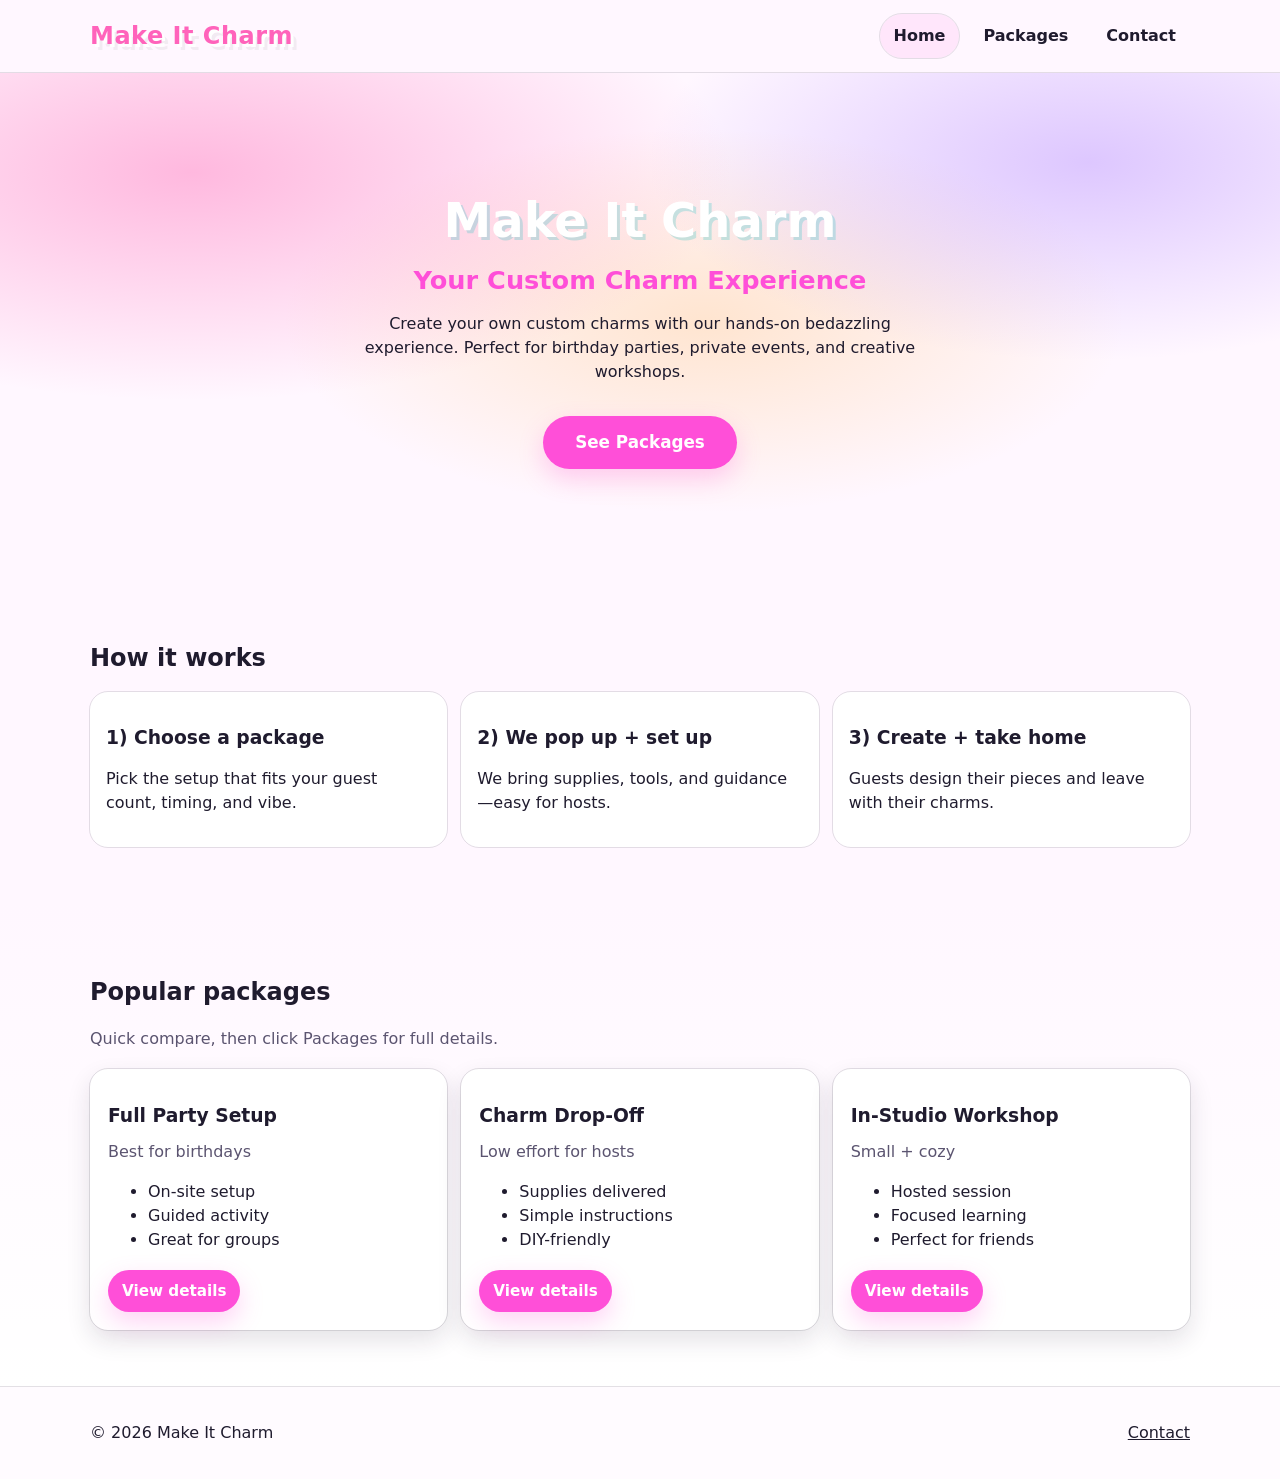
==== index.html @ b8199916 "Assignment 02 initial commit" ====
<!doctype html>
<html lang="en">
<head>
  <meta charset="utf-8" />
  <meta name="viewport" content="width=device-width, initial-scale=1" />
  <title>Make It Charm | Pop-up Charm Experience</title>
  <link rel="stylesheet" href="styles.css" />
</head>

<body>
  <header class="site-header">
    <div class="container header-inner">
      <a class="logo" href="index.html">Make It Charm</a>

      <nav class="site-nav" aria-label="Primary navigation">
        <ul class="nav-list">
          <li><a class="nav-link" href="index.html" aria-current="page">Home</a></li>
          <li><a class="nav-link" href="packages.html">Packages</a></li>
          <li><a class="nav-link" href="contact.html">Contact</a></li>
        </ul>
      </nav>
    </div>
  </header>

  <main>
    <section class="hero hero-centered">
        <div class="container hero-content">

            <h1 class="hero-title">Make It Charm</h1>

            <h2 class="hero-subtitle">
            Your Custom Charm Experience
            </h2>

            <p class="hero-description">
            Create your own custom charms with our hands-on bedazzling experience.
            Perfect for birthday parties, private events, and creative workshops.
            </p>

            <a class="btn hero-cta" href="packages.html">
            See Packages
            </a>

        </div>
    </section>


    <section class="section">
      <div class="container">
        <h2>How it works</h2>

        <!-- AI-assisted: Used ChatGPT to help with this semantic “steps” structure -->
        <div class="steps">
          <article class="step-card">
            <h3>1) Choose a package</h3>
            <p>Pick the setup that fits your guest count, timing, and vibe.</p>
          </article>

          <article class="step-card">
            <h3>2) We pop up + set up</h3>
            <p>We bring supplies, tools, and guidance—easy for hosts.</p>
          </article>

          <article class="step-card">
            <h3>3) Create + take home</h3>
            <p>Guests design their pieces and leave with their charms.</p>
          </article>
        </div>
      </div>
    </section>

    <section class="section section-alt">
      <div class="container">
        <h2>Popular packages</h2>
        <p class="subtext">Quick compare, then click Packages for full details.</p>

        <div class="card-row">
          <article class="price-card">
            <h3>Full Party Setup</h3>
            <p class="price-note">Best for birthdays</p>
            <ul class="list">
              <li>On-site setup</li>
              <li>Guided activity</li>
              <li>Great for groups</li>
            </ul>
            <a class="btn btn-small" href="packages.html">View details</a>
          </article>

          <article class="price-card">
            <h3>Charm Drop-Off</h3>
            <p class="price-note">Low effort for hosts</p>
            <ul class="list">
              <li>Supplies delivered</li>
              <li>Simple instructions</li>
              <li>DIY-friendly</li>
            </ul>
            <a class="btn btn-small" href="packages.html">View details</a>
          </article>

          <article class="price-card">
            <h3>In-Studio Workshop</h3>
            <p class="price-note">Small + cozy</p>
            <ul class="list">
              <li>Hosted session</li>
              <li>Focused learning</li>
              <li>Perfect for friends</li>
            </ul>
            <a class="btn btn-small" href="packages.html">View details</a>
          </article>
        </div>
      </div>
    </section>
  </main>

  <footer class="site-footer">
    <div class="container footer-inner">
      <p>© <span id="year"></span> Make It Charm</p>
      <p><a class="footer-link" href="contact.html">Contact</a></p>
    </div>
  </footer>

  <script>
    document.getElementById("year").textContent = new Date().getFullYear();
  </script>
</body>
</html>
---- styles.css ----
/* Box model requirement */
*,
*::before,
*::after {
  box-sizing: border-box;
}

:root {
  --bg: #fff7ff;
  --ink: #1f1b2e;
  --muted: #5b5470;

  --pink: #ff4fd8;
  --teal: #00bebe;
  --yellow: #ffd25a;

  --soft: #ffe3fb;
  --card: #ffffff;
  --border: rgba(31, 27, 46, 0.12);

  --radius: 18px;
  --shadow: 0 10px 25px rgba(31, 27, 46, 0.12);
}

body {
  margin: 0;
  font-family: system-ui, -apple-system, Segoe UI, Roboto, Arial, sans-serif;
  color: var(--ink);
  background: var(--bg);
  line-height: 1.5;
}

.container {
  width: min(1100px, 92%);
  margin: 0 auto;
}

.page-bg{
  background:
    radial-gradient(900px 380px at 15% 20%, rgba(255, 133, 196, 0.35), transparent 60%),
    radial-gradient(800px 360px at 85% 18%, rgba(180, 140, 255, 0.28), transparent 55%),
    radial-gradient(700px 320px at 55% 50%, rgba(255, 195, 120, 0.22), transparent 60%);
}

.site-header {
  position: sticky;
  top: 0;
  background: rgba(255, 247, 255, 0.86);
  backdrop-filter: blur(10px);
  border-bottom: 1px solid var(--border);
  z-index: 20;
}

.header-inner {
  display: flex;
  align-items: center;
  justify-content: space-between;
  gap: 16px;
  padding: 14px 0;
}

.logo{
  font-size: 1.5rem;
  font-weight: 900;
  text-decoration: none;
  color: rgb(255, 99, 187);
  letter-spacing: 0.5px;

  text-shadow:
    3px 3px 0 #ffffff,
    6px 6px 0 rgba(0,0,0,0.05);
}



.nav-list {
  display: flex;
  gap: 10px;
  list-style: none;
  padding: 0;
  margin: 0;
}

.nav-link {
  display: inline-block;
  padding: 10px 14px;
  border-radius: 999px;
  text-decoration: none;
  color: var(--ink);
  font-weight: 600;
}

.nav-link:hover,
.nav-link[aria-current="page"] {
  background: rgba(255, 227, 251, 0.8);
  outline: 1px solid var(--border);
}

.section {
  padding: 56px 0;
}

.section-alt {
  background: linear-gradient(180deg, rgba(255, 247, 255, 0.2), #ffffff);
}

h1, h2, h3 {
  line-height: 1.15;
}

.subtext {
  color: var(--muted);
  max-width: 65ch;
}

.hero {
  padding: 64px 0;
  background:
    radial-gradient(900px 380px at 15% 20%, rgba(255, 133, 196, 0.55), transparent 60%),
    radial-gradient(800px 360px at 85% 18%, rgba(180, 140, 255, 0.45), transparent 55%),
    radial-gradient(700px 320px at 55% 50%, rgba(255, 195, 120, 0.35), transparent 60%),
    #fff7ff;
}


.hero h1 {
  text-shadow: 3px 3px 0 rgba(0, 190, 190, 0.22);
}

.btn {
  display: inline-block;
  padding: 12px 16px;
  border-radius: 999px;
  background: var(--pink);
  color: white;
  text-decoration: none;
  font-weight: 800;
  border: 0;
  cursor: pointer;
  box-shadow: 0 10px 25px rgba(255, 79, 216, 0.25);
}

.btn:hover {
  box-shadow: 0 12px 28px rgba(255, 79, 216, 0.35);
  filter: brightness(0.98);
}


.btn-small {
  padding: 10px 14px;
  font-size: 0.95rem;
}

.hero-centered {
  text-align: center;
  padding: 120px 0 100px;
}

.hero-content {
  max-width: 720px;
  margin: 0 auto;
}

.hero-title {
  font-size: 3rem;
  font-weight: 900;
  margin: 0;
  color: white;
  text-shadow:
    3px 3px 0 rgba(0, 190, 190, 0.35);
}

.hero-subtitle {
  font-size: 1.6rem;
  font-weight: 800;
  margin: 18px 0 16px;
  color: #ff4fd8;
}

.hero-description {
  font-size: 1rem;
  max-width: 600px;
  margin: 0 auto 32px;
  color: #1f1b2e;
}

.hero-cta {
  padding: 14px 32px;
  font-size: 1.05rem;
}


.steps {
  display: flex;
  gap: 14px;
  flex-wrap: wrap;
  margin-top: 18px;
}

.step-card {
  flex: 1 1 240px;
  background: var(--card);
  border-radius: var(--radius);
  padding: 16px;
  outline: 1px solid var(--border);
}

.card-row {
  display: flex;
  gap: 14px;
  flex-wrap: wrap;
  margin-top: 18px;
}

.price-card {
  flex: 1 1 260px;
  background: var(--card);
  border-radius: var(--radius);
  padding: 18px;
  outline: 1px solid var(--border);
  box-shadow: var(--shadow);
}

.price-note {
  color: var(--muted);
  margin-top: -6px;
}

.list{
  margin: 10px 0 18px;
}

.package-grid {
  display: grid;
  grid-template-columns: repeat(2, minmax(0, 1fr));
  gap: 14px;
  margin-top: 18px;
}

.package-card {
  background: var(--card);
  border-radius: var(--radius);
  padding: 18px;
  outline: 1px solid var(--border);
  box-shadow: var(--shadow);
}

.package-tag {
  color: var(--teal);
  font-weight: 800;
  margin-top: -8px;
}

.faq {
  display: grid;
  grid-template-columns: repeat(2, minmax(0, 1fr));
  gap: 14px;
  margin-top: 14px;
}

.faq-item {
  background: var(--card);
  border-radius: var(--radius);
  padding: 16px;
  outline: 1px solid var(--border);
}

.form-card {
  background: var(--card);
  border-radius: var(--radius);
  padding: 18px;
  outline: 1px solid var(--border);
  box-shadow: var(--shadow);
  max-width: 820px;
}

.form-grid {
  display: grid;
  grid-template-columns: repeat(2, minmax(0, 1fr));
  gap: 12px;
  margin-bottom: 14px;
}

.field {
  display: flex;
  flex-direction: column;
  gap: 6px;
}

.field-full {
  grid-column: 1 / -1;
}

input, select, textarea {
  padding: 12px 12px;
  border-radius: 12px;
  border: 1px solid var(--border);
  font: inherit;
  background: rgba(255,255,255,0.85);
}

input:focus, select:focus, textarea:focus {
  outline: 3px solid rgba(0, 190, 190, 0.20);
  border-color: rgba(0, 190, 190, 0.55);
}

.site-footer {
  border-top: 1px solid var(--border);
  padding: 18px 0;
  background: rgba(255, 255, 255, 0.6);
}

.footer-inner {
  display: flex;
  justify-content: space-between;
  align-items: center;
  gap: 12px;
}

.footer-link {
  color: var(--ink);
}
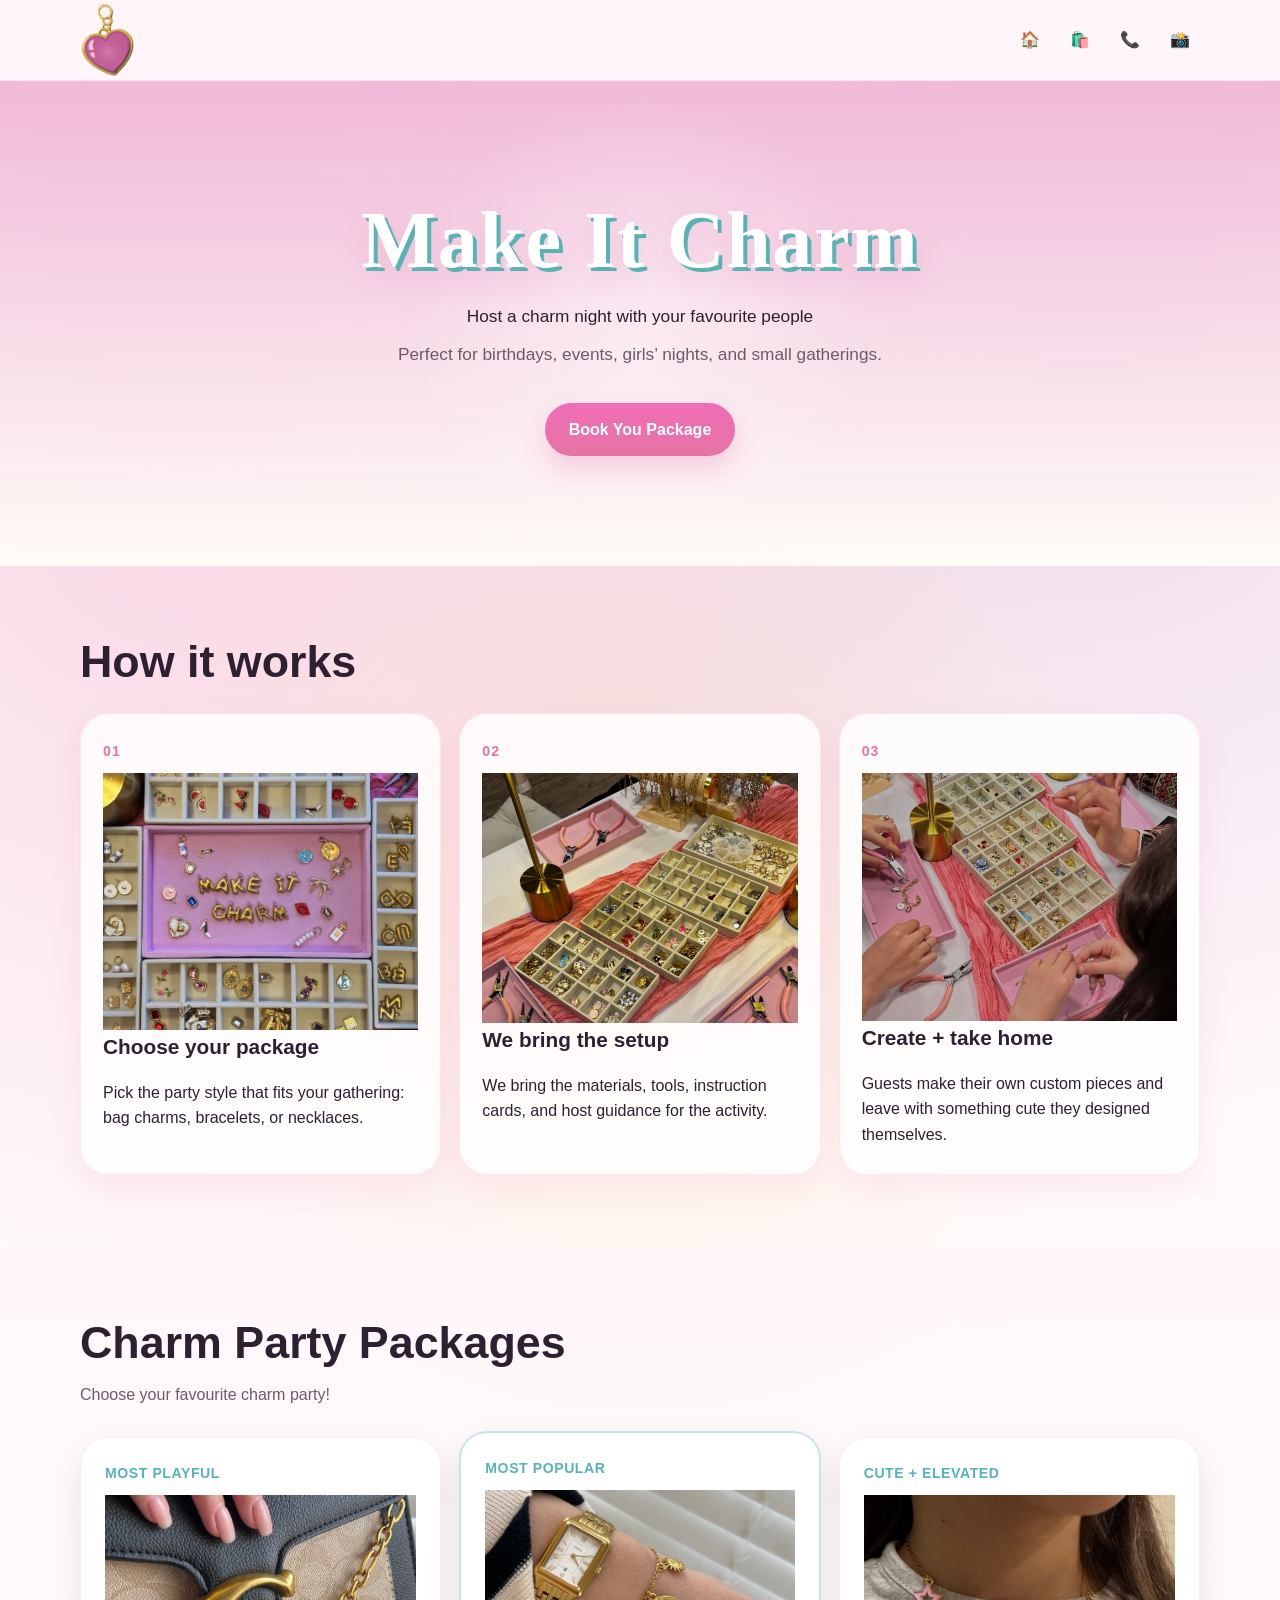
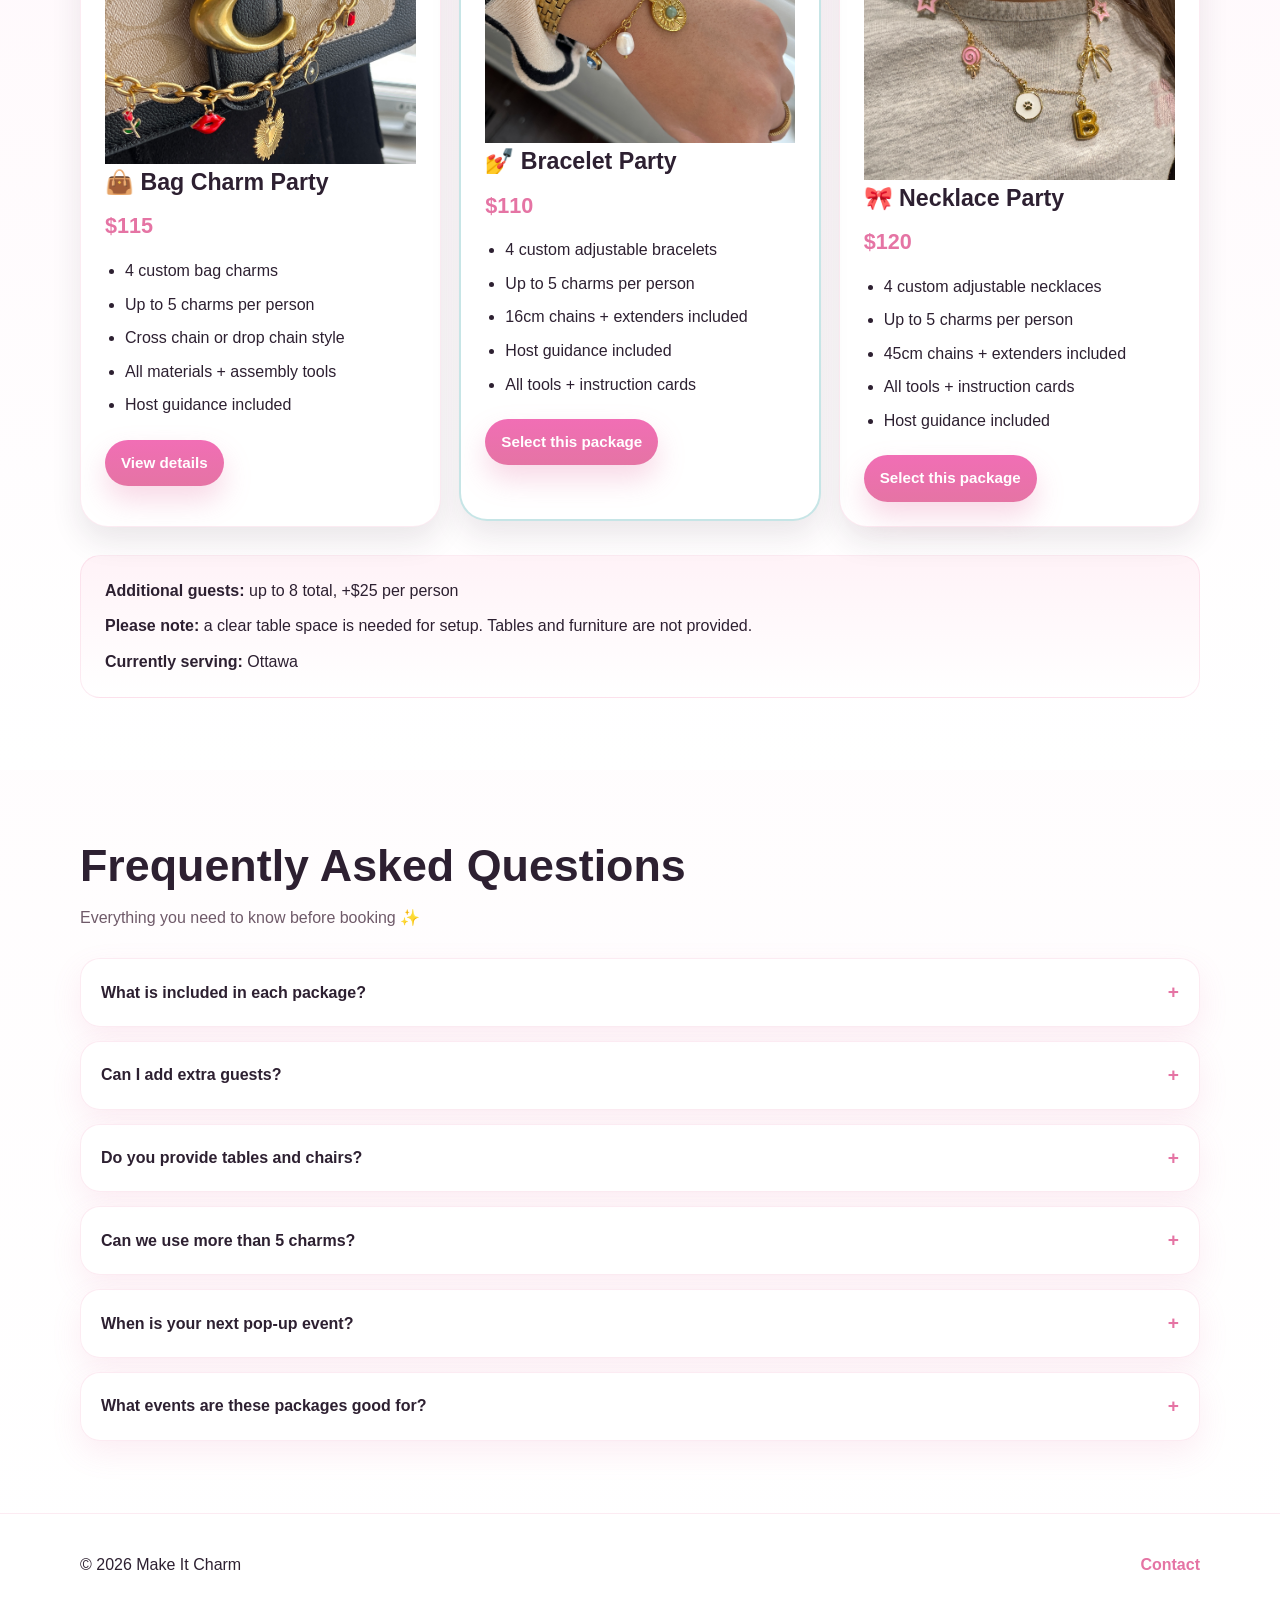
==== commit 3f1e947e: "Assignment03:Added JavaScript features: hamburger menu, form validation, back-to-top button, dynamic" ====
--- a/index.html
+++ b/index.html
@@ -1,126 +1,172 @@
 <!doctype html>
 <html lang="en">
-<head>
-  <meta charset="utf-8" />
-  <meta name="viewport" content="width=device-width, initial-scale=1" />
-  <title>Make It Charm | Pop-up Charm Experience</title>
-  <link rel="stylesheet" href="styles.css" />
-</head>
+  <head>
+    <meta charset="utf-8" />
+    <meta name="viewport" content="width=device-width, initial-scale=1" />
+    <title>Make It Charm</title>
+    <link rel="stylesheet" href="styles.css" />
+  </head>
 
-<body>
-  <header class="site-header">
-    <div class="container header-inner">
-      <a class="logo" href="index.html">Make It Charm</a>
+  <body class="page-bg">
+    <header class="site-header">
+      <div class="container header-inner">
+          <a class="logo-wrap" href="index.html" aria-label="Make It Charm home">
+            <img src="images/charmnobg.png" alt="Make It Charm logo" class="logo-img" />
+          </a>
+          <button class="nav-toggle" aria-label="Open menu" aria-expanded="false">
+            <span></span>
+            <span></span>
+            <span></span>
+          </button>
 
-      <nav class="site-nav" aria-label="Primary navigation">
-        <ul class="nav-list">
-          <li><a class="nav-link" href="index.html" aria-current="page">Home</a></li>
-          <li><a class="nav-link" href="packages.html">Packages</a></li>
-          <li><a class="nav-link" href="contact.html">Contact</a></li>
-        </ul>
-      </nav>
-    </div>
-  </header>
+          <nav class="site-nav" aria-label="Primary navigation">
+            <ul class="nav-list">
+            <li><a class="nav-link" href="index.html">🏠</a></li>
+            <li><a class="nav-link" href="index.html#packages">🛍️</a></li>
+            <li><a class="nav-link" href="contact.html">📞</a></li>
+         <li><a class="nav-link" href="https://instagram.com/makeitcharmx" target="_blank">📸</a></li>
+          </ul>
+        </nav>
+      </div>
+    </header>
 
-  <main>
-    <section class="hero hero-centered">
+    <main>
+      <section class="hero hero-centered">
         <div class="container hero-content">
 
-            <h1 class="hero-title">Make It Charm</h1>
+          <h1 class="hero-title script-title">Make It Charm</h1>
 
-            <h2 class="hero-subtitle">
-            Your Custom Charm Experience
-            </h2>
+          <p class="hero-description hero-lead">
+            Host a charm night with your favourite people
+          </p>
 
-            <p class="hero-description">
-            Create your own custom charms with our hands-on bedazzling experience.
-            Perfect for birthday parties, private events, and creative workshops.
-            </p>
+          <p class="hero-description hero-description-secondary">
+            Perfect for birthdays, events, girls’ nights, and small gatherings.
+          </p>
 
-            <a class="btn hero-cta" href="packages.html">
-            See Packages
-            </a>
+          <div class="hero-actions">
+            <a class="btn hero-cta" href="#packages">Book You Package</a>
+          </div>
+        </div>
+      </section>
 
+      <section class="section">
+        <div class="container">
+          <h2 class="section-title">How it works</h2>
+
+          <div class="steps">
+            <article class="step-card">
+              <p class="step-number">01</p>
+              <img src="images/01.jpeg" alt="choosing" class="choosing-image" />
+              <h3>Choose your package</h3>
+              <p>
+                Pick the party style that fits your gathering: bag charms,
+                bracelets, or necklaces.
+              </p>
+            </article>
+
+            <article class="step-card">
+              <p class="step-number">02</p>
+              <img src="images/02.jpeg" alt="setup" class="setup-image" />
+              <h3>We bring the setup</h3>
+              <p>
+                We bring the materials, tools, instruction cards, and host
+                guidance for the activity.
+              </p>
+            </article>
+
+            <article class="step-card">
+              <p class="step-number">03</p>
+              <img src="images/03.JPG" alt="creating" class="creating-image" />
+              <h3>Create + take home</h3>
+              <p>
+                Guests make their own custom pieces and leave with something cute
+                they designed themselves.
+              </p>
+            </article>
+          </div>
         </div>
-    </section>
+      </section>
 
+      <section class="section section-alt">
+        <div id="packages" class="container">
+          <h2 class="section-title">Charm Party Packages</h2>
+          <p class="subtext">
+            Choose your favourite charm party!
+          </p>
 
+          <div class="card-row">
+            <article class="price-card">
+              <p class="package-mini-tag">Most playful</p>
+              <img src="images/CrossChain.JPG" alt="Cross chain bag charm style" class="chain-image" />
+              <h3>👜 Bag Charm Party</h3>
+              <p class="package-price">$115</p>
+              <ul class="list">
+                <li>4 custom bag charms</li>
+                <li>Up to 5 charms per person</li>
+                <li>Cross chain or drop chain style</li>
+                <li>All materials + assembly tools</li>
+                <li>Host guidance included</li>
+
+              </ul>
+              <a class="btn btn-small" href="bagcharm.html">View details</a>
+            </article>
+
+            <article class="price-card featured-card">
+              <p class="package-mini-tag">Most popular</p>
+              <img src="images/Bracelet.JPG" alt="Bracelet Charm Image" class="bracelet-image" />
+              <h3>💅 Bracelet Party</h3>
+              <p class="package-price">$110</p>
+              <ul class="list">
+                <li>4 custom adjustable bracelets</li>
+                <li>Up to 5 charms per person</li>
+                <li>16cm chains + extenders included</li>
+                <li>Host guidance included</li>
+                <li>All tools + instruction cards</li>
+              </ul>
+              <a class="btn btn-small" href="contact.html">Select this package</a>
+            </article>
+
+            <article class="price-card">
+              <p class="package-mini-tag">Cute + elevated</p>
+              <img src="images/Necklace.JPG" alt="Necklace Charm Image" class="necklace-image" />
+              <h3>🎀 Necklace Party</h3>
+              <p class="package-price">$120</p>
+              <ul class="list">
+                <li>4 custom adjustable necklaces</li>
+                <li>Up to 5 charms per person</li>
+                <li>45cm chains + extenders included</li>
+                <li>All tools + instruction cards</li>
+                <li>Host guidance included</li>
+              </ul>
+              <a class="btn btn-small" href="contact.html">Select this package</a>
+            </article>
+          </div>
+
+          <div class="booking-note">
+            <p><strong>Additional guests:</strong> up to 8 total, +$25 per person</p>
+            <p><strong>Please note:</strong> a clear table space is needed for setup. Tables and furniture are not provided.</p>
+            <p><strong>Currently serving:</strong> Ottawa</p>
+          </div>
+        </div>
+      </section>
+    </main>
     <section class="section">
       <div class="container">
-        <h2>How it works</h2>
+        <h2 class="section-title">Frequently Asked Questions</h2>
+        <p class="subtext">Everything you need to know before booking ✨</p>
 
-        <!-- AI-assisted: Used ChatGPT to help with this semantic “steps” structure -->
-        <div class="steps">
-          <article class="step-card">
-            <h3>1) Choose a package</h3>
-            <p>Pick the setup that fits your guest count, timing, and vibe.</p>
-          </article>
-
-          <article class="step-card">
-            <h3>2) We pop up + set up</h3>
-            <p>We bring supplies, tools, and guidance—easy for hosts.</p>
-          </article>
-
-          <article class="step-card">
-            <h3>3) Create + take home</h3>
-            <p>Guests design their pieces and leave with their charms.</p>
-          </article>
-        </div>
+        <div id="faq-list" class="faq-list"></div>
       </div>
     </section>
+    <footer class="site-footer">
+      <div class="container footer-inner">
+        <p>© <span id="year"></span> Make It Charm</p>
+        <p><a class="footer-link" href="contact.html">Contact</a></p>
+      </div>
+    </footer>
 
-    <section class="section section-alt">
-      <div class="container">
-        <h2>Popular packages</h2>
-        <p class="subtext">Quick compare, then click Packages for full details.</p>
-
-        <div class="card-row">
-          <article class="price-card">
-            <h3>Full Party Setup</h3>
-            <p class="price-note">Best for birthdays</p>
-            <ul class="list">
-              <li>On-site setup</li>
-              <li>Guided activity</li>
-              <li>Great for groups</li>
-            </ul>
-            <a class="btn btn-small" href="packages.html">View details</a>
-          </article>
-
-          <article class="price-card">
-            <h3>Charm Drop-Off</h3>
-            <p class="price-note">Low effort for hosts</p>
-            <ul class="list">
-              <li>Supplies delivered</li>
-              <li>Simple instructions</li>
-              <li>DIY-friendly</li>
-            </ul>
-            <a class="btn btn-small" href="packages.html">View details</a>
-          </article>
-
-          <article class="price-card">
-            <h3>In-Studio Workshop</h3>
-            <p class="price-note">Small + cozy</p>
-            <ul class="list">
-              <li>Hosted session</li>
-              <li>Focused learning</li>
-              <li>Perfect for friends</li>
-            </ul>
-            <a class="btn btn-small" href="packages.html">View details</a>
-          </article>
-        </div>
-      </div>
-    </section>
-  </main>
-
-  <footer class="site-footer">
-    <div class="container footer-inner">
-      <p>© <span id="year"></span> Make It Charm</p>
-      <p><a class="footer-link" href="contact.html">Contact</a></p>
-    </div>
-  </footer>
-
-  <script>
-    document.getElementById("year").textContent = new Date().getFullYear();
-  </script>
-</body>
-</html>
+    <script src="script.js"></script>
+   <button id="backToTop" class="back-to-top" aria-label="Back to top">↑</button>
+  </body>
+</html>
--- a/styles.css
+++ b/styles.css
@@ -1,4 +1,10 @@
-/* Box model requirement */
+@font-face {
+  font-family: "Candelis Demo";
+  src: url("fonts/CandelisDEMO-Regular.ttf") format("truetype");
+  font-weight: normal;
+  font-style: normal;
+}
+
 *,
 *::before,
 *::after {
@@ -6,317 +12,1268 @@
 }
 
 :root {
-  --bg: #fff7ff;
-  --ink: #1f1b2e;
-  --muted: #5b5470;
-
-  --pink: #ff4fd8;
-  --teal: #00bebe;
-  --yellow: #ffd25a;
-
-  --soft: #ffe3fb;
-  --card: #ffffff;
-  --border: rgba(31, 27, 46, 0.12);
-
-  --radius: 18px;
-  --shadow: 0 10px 25px rgba(31, 27, 46, 0.12);
+  --bg: #fff8fc;
+  --surface: #ffffff;
+  --surface-soft: #fff2f7;
+  --ink: #2d2031;
+  --muted: #6f5a69;
+
+  --pink-main: #e574a4;
+  --pink-soft: #dd8ab1;
+  --pink-warm: #e48798;
+  --lilac: #d3a5cb;
+  --teal: #59b3b5;
+  --yellow: #fec82d;
+  --yellow-soft: #f1c15a;
+  --peach: #e3a08b;
+
+  --border: rgba(45, 32, 49, 0.12);
+  --radius-lg: 28px;
+  --radius-md: 20px;
+  --radius-sm: 14px;
+
+  --shadow-soft: 0 12px 30px rgba(229, 116, 164, 0.12);
+  --shadow-card: 0 14px 30px rgba(45, 32, 49, 0.10);
+}
+
+html {
+  scroll-behavior: smooth;
 }
 
 body {
   margin: 0;
-  font-family: system-ui, -apple-system, Segoe UI, Roboto, Arial, sans-serif;
+  font-family: "Trebuchet MS", "Segoe UI", Arial, sans-serif;
   color: var(--ink);
   background: var(--bg);
-  line-height: 1.5;
+  line-height: 1.6;
+}
+
+img {
+  max-width: 100%;
+  display: block;
 }
 
 .container {
-  width: min(1100px, 92%);
+  width: min(1120px, 92%);
   margin: 0 auto;
 }
 
-.page-bg{
+.page-bg {
   background:
-    radial-gradient(900px 380px at 15% 20%, rgba(255, 133, 196, 0.35), transparent 60%),
-    radial-gradient(800px 360px at 85% 18%, rgba(180, 140, 255, 0.28), transparent 55%),
-    radial-gradient(700px 320px at 55% 50%, rgba(255, 195, 120, 0.22), transparent 60%);
-}
+    radial-gradient(circle at 15% 15%, rgba(229, 116, 164, 0.25), transparent 28%),
+    radial-gradient(circle at 85% 12%, rgba(211, 165, 203, 0.35), transparent 25%),
+    radial-gradient(circle at 50% 28%, rgba(241, 193, 90, 0.18), transparent 22%),
+    linear-gradient(180deg, #fff7fb 0%, #fffafc 45%, #ffffff 100%);
+}
+
+/* header */
 
 .site-header {
   position: sticky;
   top: 0;
-  background: rgba(255, 247, 255, 0.86);
-  backdrop-filter: blur(10px);
-  border-bottom: 1px solid var(--border);
-  z-index: 20;
+  z-index: 100;
+  background: rgba(255, 248, 252, 0.82);
+  backdrop-filter: blur(12px);
+  border-bottom: 1px solid rgba(229, 116, 164, 0.12);
 }
 
 .header-inner {
   display: flex;
   align-items: center;
   justify-content: space-between;
-  gap: 16px;
-  padding: 14px 0;
-}
-
-.logo{
-  font-size: 1.5rem;
-  font-weight: 900;
+  min-height: 44px;
+  padding: 4px 0;
+  gap: 12px;
+}
+
+.logo-wrap {
+  display: inline-flex;
+  align-items: center;
   text-decoration: none;
-  color: rgb(255, 99, 187);
-  letter-spacing: 0.5px;
-
-  text-shadow:
-    3px 3px 0 #ffffff,
-    6px 6px 0 rgba(0,0,0,0.05);
-}
-
-
+}
+
+.logo-img {
+  width: 72px;
+  max-width: none;
+  height: auto;
+}
+
+.site-nav {
+  margin-left: auto;
+}
 
 .nav-list {
   display: flex;
+  align-items: center;
   gap: 10px;
   list-style: none;
+  margin: 0;
   padding: 0;
-  margin: 0;
 }
 
 .nav-link {
-  display: inline-block;
-  padding: 10px 14px;
+  display: inline-flex;
+  align-items: center;
+  justify-content: center;
+  padding: 8px 10px;
   border-radius: 999px;
   text-decoration: none;
   color: var(--ink);
-  font-weight: 600;
+  font-weight: 700;
+  transition: 0.25s ease;
 }
 
 .nav-link:hover,
 .nav-link[aria-current="page"] {
-  background: rgba(255, 227, 251, 0.8);
-  outline: 1px solid var(--border);
-}
-
-.section {
-  padding: 56px 0;
-}
-
-.section-alt {
-  background: linear-gradient(180deg, rgba(255, 247, 255, 0.2), #ffffff);
-}
-
-h1, h2, h3 {
-  line-height: 1.15;
-}
-
-.subtext {
+  background: rgba(211, 165, 203, 0.24);
+  outline: 1px solid rgba(229, 116, 164, 0.16);
+  box-shadow: 0 6px 18px rgba(211, 165, 203, 0.18);
+}
+
+/* hamburger */
+
+.nav-toggle {
+  display: none;
+  background: transparent;
+  border: none;
+  padding: 6px;
+  cursor: pointer;
+  margin-left: auto;
+}
+
+.nav-toggle span {
+  display: block;
+  width: 24px;
+  height: 3px;
+  margin: 4px 0;
+  border-radius: 999px;
+  background: var(--pink-main);
+}
+
+/* hero */
+
+.hero {
+  position: relative;
+  overflow: hidden;
+  padding: 120px 0 110px;
+  background:
+    linear-gradient(
+      rgba(239, 177, 212, 0.85),
+      rgba(255, 254, 248, 0.92)
+    ),
+    url("images/heroimg.jpeg");
+  background-size: cover;
+  background-position: center;
+}
+
+.hero::before {
+  content: "";
+  position: absolute;
+  inset: 0;
+  background:
+    radial-gradient(circle at center, rgba(255, 255, 255, 0.45), transparent 34%);
+  pointer-events: none;
+}
+
+.hero-centered {
+  text-align: center;
+}
+
+.hero-content {
+  position: relative;
+  z-index: 1;
+  max-width: 790px;
+  margin: 0 auto;
+}
+
+.eyebrow {
+  display: inline-block;
+  margin: 0 0 18px;
+  padding: 8px 16px;
+  border-radius: 999px;
+  background: rgba(255, 255, 255, 0.72);
+  border: 1px solid rgba(229, 116, 164, 0.14);
+  color: var(--pink-main);
+  font-weight: 800;
+  letter-spacing: 0.04em;
+  text-transform: uppercase;
+  font-size: 0.82rem;
+}
+
+.hero-title {
+  font-family: "Candelis Demo", cursive;
+  letter-spacing: 0.02em;
+  margin: 0;
+  font-size: clamp(2.6rem, 7vw, 5rem);
+  line-height: 0.98;
+  font-weight: 900;
+  color: #ffffff;
+  text-shadow:
+    4px 4px 0 var(--teal),
+    0 12px 28px rgba(229, 116, 164, 0.25);
+}
+
+.hero-description {
+  max-width: 640px;
+  margin: 24px auto 0;
+  font-size: 1.08rem;
+  color: var(--ink);
+}
+
+.hero-description-secondary {
+  max-width: 560px;
   color: var(--muted);
-  max-width: 65ch;
-}
-
-.hero {
-  padding: 64px 0;
-  background:
-    radial-gradient(900px 380px at 15% 20%, rgba(255, 133, 196, 0.55), transparent 60%),
-    radial-gradient(800px 360px at 85% 18%, rgba(180, 140, 255, 0.45), transparent 55%),
-    radial-gradient(700px 320px at 55% 50%, rgba(255, 195, 120, 0.35), transparent 60%),
-    #fff7ff;
-}
-
-
-.hero h1 {
-  text-shadow: 3px 3px 0 rgba(0, 190, 190, 0.22);
-}
+  margin-top: 10px;
+}
+
+.hero-actions {
+  display: flex;
+  justify-content: center;
+  flex-wrap: wrap;
+  gap: 14px;
+  margin-top: 34px;
+}
+
+/* buttons */
 
 .btn {
   display: inline-block;
-  padding: 12px 16px;
+  padding: 14px 24px;
   border-radius: 999px;
-  background: var(--pink);
-  color: white;
+  border: none;
   text-decoration: none;
   font-weight: 800;
-  border: 0;
   cursor: pointer;
-  box-shadow: 0 10px 25px rgba(255, 79, 216, 0.25);
+  transition: transform 0.22s ease, box-shadow 0.22s ease, filter 0.22s ease;
 }
 
 .btn:hover {
-  box-shadow: 0 12px 28px rgba(255, 79, 216, 0.35);
-  filter: brightness(0.98);
-}
-
+  transform: translateY(-2px);
+}
+
+.hero-cta,
+.btn-small,
+.btn {
+  background: linear-gradient(180deg, #f16eb5 0%, #e574a4 100%);
+  color: #ffffff;
+  box-shadow: 0 14px 28px rgba(229, 116, 164, 0.28);
+}
+
+.btn:hover {
+  filter: brightness(1.03);
+  box-shadow: 0 16px 30px rgba(229, 116, 164, 0.34);
+}
+
+.btn-secondary {
+  background: rgba(255, 255, 255, 0.88);
+  color: var(--ink);
+  border: 1px solid rgba(89, 179, 181, 0.28);
+  box-shadow: 0 10px 20px rgba(89, 179, 181, 0.12);
+}
 
 .btn-small {
-  padding: 10px 14px;
+  padding: 11px 16px;
   font-size: 0.95rem;
 }
 
-.hero-centered {
-  text-align: center;
-  padding: 120px 0 100px;
-}
-
-.hero-content {
-  max-width: 720px;
-  margin: 0 auto;
-}
-
-.hero-title {
-  font-size: 3rem;
+/* layout sections */
+
+.section {
+  padding: 72px 0;
+}
+
+.section-alt {
+  background:
+    linear-gradient(180deg, rgba(255, 245, 250, 0.6), rgba(255, 255, 255, 1));
+}
+
+.section-title {
+  margin: 0 0 12px;
+  font-size: clamp(2rem, 4vw, 2.8rem);
+  line-height: 1.05;
+}
+
+.subtext {
+  max-width: 62ch;
+  color: var(--muted);
+  margin-bottom: 28px;
+}
+
+/* steps */
+
+.steps {
+  display: grid;
+  grid-template-columns: repeat(3, minmax(0, 1fr));
+  gap: 18px;
+  margin-top: 28px;
+}
+
+.step-card {
+  background: rgba(255, 255, 255, 0.82);
+  border: 1px solid rgba(229, 116, 164, 0.14);
+  border-radius: var(--radius-lg);
+  padding: 26px 22px;
+  box-shadow: var(--shadow-soft);
+}
+
+.step-number {
+  margin: 0 0 10px;
+  color: var(--pink-main);
   font-weight: 900;
-  margin: 0;
-  color: white;
-  text-shadow:
-    3px 3px 0 rgba(0, 190, 190, 0.35);
-}
-
-.hero-subtitle {
-  font-size: 1.6rem;
+  font-size: 0.88rem;
+  letter-spacing: 0.08em;
+}
+
+.step-card h3 {
+  margin: 0 0 10px;
+  font-size: 1.3rem;
+}
+
+.step-card p:last-child {
+  margin-bottom: 0;
+}
+
+/* cards */
+
+.card-row {
+  display: grid;
+  grid-template-columns: repeat(3, minmax(0, 1fr));
+  gap: 18px;
+  margin-top: 30px;
+}
+
+.price-card {
+  background: var(--surface);
+  border-radius: var(--radius-lg);
+  padding: 24px;
+  border: 1px solid rgba(229, 116, 164, 0.14);
+  box-shadow: var(--shadow-card);
+}
+
+.featured-card {
+  transform: translateY(-6px);
+  border: 2px solid rgba(89, 179, 181, 0.34);
+}
+
+.package-mini-tag {
+  margin: 0 0 10px;
+  color: var(--teal);
+  font-size: 0.88rem;
   font-weight: 800;
-  margin: 18px 0 16px;
-  color: #ff4fd8;
-}
-
-.hero-description {
-  font-size: 1rem;
-  max-width: 600px;
-  margin: 0 auto 32px;
-  color: #1f1b2e;
-}
-
-.hero-cta {
-  padding: 14px 32px;
-  font-size: 1.05rem;
-}
-
-
-.steps {
-  display: flex;
-  gap: 14px;
-  flex-wrap: wrap;
-  margin-top: 18px;
-}
-
-.step-card {
-  flex: 1 1 240px;
-  background: var(--card);
-  border-radius: var(--radius);
-  padding: 16px;
-  outline: 1px solid var(--border);
-}
-
-.card-row {
-  display: flex;
-  gap: 14px;
-  flex-wrap: wrap;
-  margin-top: 18px;
-}
-
-.price-card {
-  flex: 1 1 260px;
-  background: var(--card);
-  border-radius: var(--radius);
-  padding: 18px;
-  outline: 1px solid var(--border);
-  box-shadow: var(--shadow);
-}
-
-.price-note {
-  color: var(--muted);
-  margin-top: -6px;
-}
-
-.list{
-  margin: 10px 0 18px;
-}
-
-.package-grid {
-  display: grid;
-  grid-template-columns: repeat(2, minmax(0, 1fr));
-  gap: 14px;
-  margin-top: 18px;
-}
-
-.package-card {
-  background: var(--card);
-  border-radius: var(--radius);
-  padding: 18px;
-  outline: 1px solid var(--border);
-  box-shadow: var(--shadow);
-}
-
-.package-tag {
-  color: var(--teal);
-  font-weight: 800;
-  margin-top: -8px;
-}
-
-.faq {
-  display: grid;
-  grid-template-columns: repeat(2, minmax(0, 1fr));
-  gap: 14px;
-  margin-top: 14px;
-}
-
-.faq-item {
-  background: var(--card);
-  border-radius: var(--radius);
-  padding: 16px;
-  outline: 1px solid var(--border);
-}
+  text-transform: uppercase;
+  letter-spacing: 0.04em;
+}
+
+.price-card h3 {
+  margin: 0 0 8px;
+  font-size: 1.45rem;
+}
+
+.package-price {
+  margin: 0 0 14px;
+  font-size: 1.35rem;
+  font-weight: 900;
+  color: var(--pink-main);
+}
+
+.list {
+  margin: 0 0 22px;
+  padding-left: 20px;
+}
+
+.list li {
+  margin-bottom: 8px;
+}
+
+/* form */
 
 .form-card {
-  background: var(--card);
-  border-radius: var(--radius);
-  padding: 18px;
-  outline: 1px solid var(--border);
-  box-shadow: var(--shadow);
-  max-width: 820px;
+  background: rgba(255, 255, 255, 0.88);
+  border-radius: 28px;
+  padding: 32px;
+  border: 1px solid rgba(229, 116, 164, 0.14);
+  box-shadow: 0 14px 30px rgba(45, 32, 49, 0.10);
+  max-width: 760px;
+}
+
+.booking-form {
+  margin-top: 24px;
 }
 
 .form-grid {
   display: grid;
   grid-template-columns: repeat(2, minmax(0, 1fr));
-  gap: 12px;
-  margin-bottom: 14px;
+  gap: 18px;
+  margin-bottom: 20px;
 }
 
 .field {
   display: flex;
   flex-direction: column;
-  gap: 6px;
+  gap: 8px;
 }
 
 .field-full {
   grid-column: 1 / -1;
 }
 
-input, select, textarea {
-  padding: 12px 12px;
-  border-radius: 12px;
-  border: 1px solid var(--border);
+.field label {
+  font-weight: 700;
+  color: var(--ink);
+}
+
+input,
+select,
+textarea {
+  width: 100%;
+  padding: 14px 16px;
+  border-radius: 16px;
+  border: 1px solid rgba(45, 32, 49, 0.14);
+  background: #ffffff;
   font: inherit;
-  background: rgba(255,255,255,0.85);
-}
-
-input:focus, select:focus, textarea:focus {
-  outline: 3px solid rgba(0, 190, 190, 0.20);
-  border-color: rgba(0, 190, 190, 0.55);
-}
+  color: var(--ink);
+}
+
+textarea {
+  resize: vertical;
+  min-height: 140px;
+}
+
+input:focus,
+select:focus,
+textarea:focus {
+  outline: none;
+  border-color: var(--pink-main);
+  box-shadow: 0 0 0 4px rgba(229, 116, 164, 0.14);
+}
+
+.error-message {
+  min-height: 1rem;
+  font-size: 0.88rem;
+  color: #d14d7d;
+}
+
+.form-success {
+  margin-top: 14px;
+  font-weight: 700;
+  color: var(--teal);
+}
+
+/* booking note */
+
+.booking-note {
+  margin-top: 28px;
+  padding: 22px 24px;
+  border-radius: var(--radius-md);
+  background: linear-gradient(180deg, rgba(255, 242, 247, 0.95), rgba(255, 255, 255, 0.95));
+  border: 1px solid rgba(229, 116, 164, 0.14);
+}
+
+.booking-note p {
+  margin: 0 0 10px;
+}
+
+.booking-note p:last-child {
+  margin-bottom: 0;
+}
+
+/* faq */
+
+.faq-list {
+  display: grid;
+  gap: 14px;
+  margin-top: 24px;
+}
+
+.faq-item {
+  background: rgba(255, 255, 255, 0.88);
+  border: 1px solid rgba(229, 116, 164, 0.14);
+  border-radius: 20px;
+  overflow: hidden;
+  box-shadow: var(--shadow-soft);
+}
+
+.faq-question {
+  width: 100%;
+  background: transparent;
+  border: none;
+  text-align: left;
+  padding: 18px 20px;
+  font: inherit;
+  font-weight: 800;
+  color: var(--ink);
+  cursor: pointer;
+  display: flex;
+  justify-content: space-between;
+  align-items: center;
+}
+
+.faq-question:hover {
+  background: rgba(255, 242, 247, 0.55);
+}
+
+.faq-answer {
+  max-height: 0;
+  overflow: hidden;
+  transition: max-height 0.3s ease, padding 0.3s ease;
+  padding: 0 20px;
+}
+
+.faq-item.active .faq-answer {
+  max-height: 220px;
+  padding: 0 20px 18px;
+}
+
+.faq-answer p {
+  margin: 0;
+}
+
+.faq-icon {
+  font-size: 1.2rem;
+  color: var(--pink-main);
+  margin-left: 12px;
+  flex-shrink: 0;
+}
+
+/* back to top */
+
+.back-to-top {
+  position: fixed;
+  right: 20px;
+  bottom: 20px;
+  width: 48px;
+  height: 48px;
+  border: none;
+  border-radius: 999px;
+  background: linear-gradient(180deg, #f16eb5 0%, #e574a4 100%);
+  color: #ffffff;
+  font-size: 1.2rem;
+  font-weight: 800;
+  cursor: pointer;
+  box-shadow: 0 12px 24px rgba(229, 116, 164, 0.28);
+  display: none;
+  z-index: 200;
+}
+
+.back-to-top.show {
+  display: block;
+}
+
+/* footer */
 
 .site-footer {
-  border-top: 1px solid var(--border);
-  padding: 18px 0;
-  background: rgba(255, 255, 255, 0.6);
+  padding: 22px 0;
+  border-top: 1px solid rgba(229, 116, 164, 0.14);
+  background: rgba(255, 255, 255, 0.75);
 }
 
 .footer-inner {
   display: flex;
   justify-content: space-between;
   align-items: center;
+  gap: 14px;
+}
+
+.footer-link {
+  color: var(--pink-main);
+  text-decoration: none;
+  font-weight: 700;
+}
+
+.footer-link:hover {
+  text-decoration: underline;
+}
+
+/* medium screens */
+
+@media (max-width: 900px) {
+  .steps,
+  .card-row {
+    grid-template-columns: 1fr;
+  }
+
+  .featured-card {
+    transform: none;
+  }
+}
+
+@font-face {
+  font-family: "Candelis Demo";
+  src: url("fonts/CandelisDEMO-Regular.ttf") format("truetype");
+  font-weight: normal;
+  font-style: normal;
+}
+
+*,
+*::before,
+*::after {
+  box-sizing: border-box;
+}
+
+:root {
+  --bg: #fff8fc;
+  --surface: #ffffff;
+  --surface-soft: #fff2f7;
+  --ink: #2d2031;
+  --muted: #6f5a69;
+
+  --pink-main: #e574a4;
+  --pink-soft: #dd8ab1;
+  --pink-warm: #e48798;
+  --lilac: #d3a5cb;
+  --teal: #59b3b5;
+  --yellow: #fec82d;
+  --yellow-soft: #f1c15a;
+  --peach: #e3a08b;
+
+  --border: rgba(45, 32, 49, 0.12);
+  --radius-lg: 28px;
+  --radius-md: 20px;
+  --radius-sm: 14px;
+
+  --shadow-soft: 0 12px 30px rgba(229, 116, 164, 0.12);
+  --shadow-card: 0 14px 30px rgba(45, 32, 49, 0.10);
+}
+
+html {
+  scroll-behavior: smooth;
+}
+
+body {
+  margin: 0;
+  font-family: "Trebuchet MS", "Segoe UI", Arial, sans-serif;
+  color: var(--ink);
+  background: var(--bg);
+  line-height: 1.6;
+}
+
+img {
+  max-width: 100%;
+  display: block;
+}
+
+.container {
+  width: min(1120px, 92%);
+  margin: 0 auto;
+}
+
+.page-bg {
+  background:
+    radial-gradient(circle at 15% 15%, rgba(229, 116, 164, 0.25), transparent 28%),
+    radial-gradient(circle at 85% 12%, rgba(211, 165, 203, 0.35), transparent 25%),
+    radial-gradient(circle at 50% 28%, rgba(241, 193, 90, 0.18), transparent 22%),
+    linear-gradient(180deg, #fff7fb 0%, #fffafc 45%, #ffffff 100%);
+}
+
+/* header */
+
+.site-header {
+  position: sticky;
+  top: 0;
+  z-index: 100;
+  background: rgba(255, 248, 252, 0.82);
+  backdrop-filter: blur(12px);
+  border-bottom: 1px solid rgba(229, 116, 164, 0.12);
+}
+
+.header-inner {
+  display: flex;
+  align-items: center;
+  justify-content: space-between;
+  min-height: 44px;
+  padding: 4px 0;
   gap: 12px;
 }
 
+.logo-wrap {
+  display: inline-flex;
+  align-items: center;
+  text-decoration: none;
+}
+
+.logo-img {
+  width: 72px;
+  max-width: none;
+  height: auto;
+}
+
+.site-nav {
+  margin-left: auto;
+}
+
+.nav-list {
+  display: flex;
+  align-items: center;
+  gap: 10px;
+  list-style: none;
+  margin: 0;
+  padding: 0;
+}
+
+.nav-link {
+  display: inline-flex;
+  align-items: center;
+  justify-content: center;
+  padding: 8px 10px;
+  border-radius: 999px;
+  text-decoration: none;
+  color: var(--ink);
+  font-weight: 700;
+  transition: 0.25s ease;
+}
+
+.nav-link:hover,
+.nav-link[aria-current="page"] {
+  background: rgba(211, 165, 203, 0.24);
+  outline: 1px solid rgba(229, 116, 164, 0.16);
+  box-shadow: 0 6px 18px rgba(211, 165, 203, 0.18);
+}
+
+/* hamburger */
+
+.nav-toggle {
+  display: none;
+  background: transparent;
+  border: none;
+  padding: 6px;
+  cursor: pointer;
+  margin-left: auto;
+}
+
+.nav-toggle span {
+  display: block;
+  width: 24px;
+  height: 3px;
+  margin: 4px 0;
+  border-radius: 999px;
+  background: var(--pink-main);
+}
+
+/* hero */
+
+.hero {
+  position: relative;
+  overflow: hidden;
+  padding: 120px 0 110px;
+  background:
+    linear-gradient(
+      rgba(239, 177, 212, 0.85),
+      rgba(255, 254, 248, 0.92)
+    ),
+    url("images/heroimg.jpeg");
+  background-size: cover;
+  background-position: center;
+}
+
+.hero::before {
+  content: "";
+  position: absolute;
+  inset: 0;
+  background:
+    radial-gradient(circle at center, rgba(255, 255, 255, 0.45), transparent 34%);
+  pointer-events: none;
+}
+
+.hero-centered {
+  text-align: center;
+}
+
+.hero-content {
+  position: relative;
+  z-index: 1;
+  max-width: 790px;
+  margin: 0 auto;
+}
+
+.eyebrow {
+  display: inline-block;
+  margin: 0 0 18px;
+  padding: 8px 16px;
+  border-radius: 999px;
+  background: rgba(255, 255, 255, 0.72);
+  border: 1px solid rgba(229, 116, 164, 0.14);
+  color: var(--pink-main);
+  font-weight: 800;
+  letter-spacing: 0.04em;
+  text-transform: uppercase;
+  font-size: 0.82rem;
+}
+
+.hero-title {
+  font-family: "Candelis Demo", cursive;
+  letter-spacing: 0.02em;
+  margin: 0;
+  font-size: clamp(2.6rem, 7vw, 5rem);
+  line-height: 0.98;
+  font-weight: 900;
+  color: #ffffff;
+  text-shadow:
+    4px 4px 0 var(--teal),
+    0 12px 28px rgba(229, 116, 164, 0.25);
+}
+
+.hero-description {
+  max-width: 640px;
+  margin: 24px auto 0;
+  font-size: 1.08rem;
+  color: var(--ink);
+}
+
+.hero-description-secondary {
+  max-width: 560px;
+  color: var(--muted);
+  margin-top: 10px;
+}
+
+.hero-actions {
+  display: flex;
+  justify-content: center;
+  flex-wrap: wrap;
+  gap: 14px;
+  margin-top: 34px;
+}
+
+/* buttons */
+
+.btn {
+  display: inline-block;
+  padding: 14px 24px;
+  border-radius: 999px;
+  border: none;
+  text-decoration: none;
+  font-weight: 800;
+  cursor: pointer;
+  transition: transform 0.22s ease, box-shadow 0.22s ease, filter 0.22s ease;
+}
+
+.btn:hover {
+  transform: translateY(-2px);
+}
+
+.hero-cta,
+.btn-small,
+.btn {
+  background: linear-gradient(180deg, #f16eb5 0%, #e574a4 100%);
+  color: #ffffff;
+  box-shadow: 0 14px 28px rgba(229, 116, 164, 0.28);
+}
+
+.btn:hover {
+  filter: brightness(1.03);
+  box-shadow: 0 16px 30px rgba(229, 116, 164, 0.34);
+}
+
+.btn-secondary {
+  background: rgba(255, 255, 255, 0.88);
+  color: var(--ink);
+  border: 1px solid rgba(89, 179, 181, 0.28);
+  box-shadow: 0 10px 20px rgba(89, 179, 181, 0.12);
+}
+
+.btn-small {
+  padding: 11px 16px;
+  font-size: 0.95rem;
+}
+
+/* layout sections */
+
+.section {
+  padding: 72px 0;
+}
+
+.section-alt {
+  background:
+    linear-gradient(180deg, rgba(255, 245, 250, 0.6), rgba(255, 255, 255, 1));
+}
+
+.section-title {
+  margin: 0 0 12px;
+  font-size: clamp(2rem, 4vw, 2.8rem);
+  line-height: 1.05;
+}
+
+.subtext {
+  max-width: 62ch;
+  color: var(--muted);
+  margin-bottom: 28px;
+}
+
+/* steps */
+
+.steps {
+  display: grid;
+  grid-template-columns: repeat(3, minmax(0, 1fr));
+  gap: 18px;
+  margin-top: 28px;
+}
+
+.step-card {
+  background: rgba(255, 255, 255, 0.82);
+  border: 1px solid rgba(229, 116, 164, 0.14);
+  border-radius: var(--radius-lg);
+  padding: 26px 22px;
+  box-shadow: var(--shadow-soft);
+}
+
+.step-number {
+  margin: 0 0 10px;
+  color: var(--pink-main);
+  font-weight: 900;
+  font-size: 0.88rem;
+  letter-spacing: 0.08em;
+}
+
+.step-card h3 {
+  margin: 0 0 10px;
+  font-size: 1.3rem;
+}
+
+.step-card p:last-child {
+  margin-bottom: 0;
+}
+
+/* cards */
+
+.card-row {
+  display: grid;
+  grid-template-columns: repeat(3, minmax(0, 1fr));
+  gap: 18px;
+  margin-top: 30px;
+}
+
+.price-card {
+  background: var(--surface);
+  border-radius: var(--radius-lg);
+  padding: 24px;
+  border: 1px solid rgba(229, 116, 164, 0.14);
+  box-shadow: var(--shadow-card);
+}
+
+.featured-card {
+  transform: translateY(-6px);
+  border: 2px solid rgba(89, 179, 181, 0.34);
+}
+
+.package-mini-tag {
+  margin: 0 0 10px;
+  color: var(--teal);
+  font-size: 0.88rem;
+  font-weight: 800;
+  text-transform: uppercase;
+  letter-spacing: 0.04em;
+}
+
+.price-card h3 {
+  margin: 0 0 8px;
+  font-size: 1.45rem;
+}
+
+.package-price {
+  margin: 0 0 14px;
+  font-size: 1.35rem;
+  font-weight: 900;
+  color: var(--pink-main);
+}
+
+.list {
+  margin: 0 0 22px;
+  padding-left: 20px;
+}
+
+.list li {
+  margin-bottom: 8px;
+}
+
+/* form */
+
+.form-card {
+  background: rgba(255, 255, 255, 0.88);
+  border-radius: 28px;
+  padding: 32px;
+  border: 1px solid rgba(229, 116, 164, 0.14);
+  box-shadow: 0 14px 30px rgba(45, 32, 49, 0.10);
+  max-width: 760px;
+}
+
+.booking-form {
+  margin-top: 24px;
+}
+
+.form-grid {
+  display: grid;
+  grid-template-columns: repeat(2, minmax(0, 1fr));
+  gap: 18px;
+  margin-bottom: 20px;
+}
+
+.field {
+  display: flex;
+  flex-direction: column;
+  gap: 8px;
+}
+
+.field-full {
+  grid-column: 1 / -1;
+}
+
+.field label {
+  font-weight: 700;
+  color: var(--ink);
+}
+
+input,
+select,
+textarea {
+  width: 100%;
+  padding: 14px 16px;
+  border-radius: 16px;
+  border: 1px solid rgba(45, 32, 49, 0.14);
+  background: #ffffff;
+  font: inherit;
+  color: var(--ink);
+}
+
+textarea {
+  resize: vertical;
+  min-height: 140px;
+}
+
+input:focus,
+select:focus,
+textarea:focus {
+  outline: none;
+  border-color: var(--pink-main);
+  box-shadow: 0 0 0 4px rgba(229, 116, 164, 0.14);
+}
+
+.error-message {
+  min-height: 1rem;
+  font-size: 0.88rem;
+  color: #d14d7d;
+}
+
+.form-success {
+  margin-top: 14px;
+  font-weight: 700;
+  color: var(--teal);
+}
+
+/* booking note */
+
+.booking-note {
+  margin-top: 28px;
+  padding: 22px 24px;
+  border-radius: var(--radius-md);
+  background: linear-gradient(180deg, rgba(255, 242, 247, 0.95), rgba(255, 255, 255, 0.95));
+  border: 1px solid rgba(229, 116, 164, 0.14);
+}
+
+.booking-note p {
+  margin: 0 0 10px;
+}
+
+.booking-note p:last-child {
+  margin-bottom: 0;
+}
+
+/* faq */
+
+.faq-list {
+  display: grid;
+  gap: 14px;
+  margin-top: 24px;
+}
+
+.faq-item {
+  background: rgba(255, 255, 255, 0.88);
+  border: 1px solid rgba(229, 116, 164, 0.14);
+  border-radius: 20px;
+  overflow: hidden;
+  box-shadow: var(--shadow-soft);
+}
+
+.faq-question {
+  width: 100%;
+  background: transparent;
+  border: none;
+  text-align: left;
+  padding: 18px 20px;
+  font: inherit;
+  font-weight: 800;
+  color: var(--ink);
+  cursor: pointer;
+  display: flex;
+  justify-content: space-between;
+  align-items: center;
+}
+
+.faq-question:hover {
+  background: rgba(255, 242, 247, 0.55);
+}
+
+.faq-answer {
+  max-height: 0;
+  overflow: hidden;
+  transition: max-height 0.3s ease, padding 0.3s ease;
+  padding: 0 20px;
+}
+
+.faq-item.active .faq-answer {
+  max-height: 220px;
+  padding: 0 20px 18px;
+}
+
+.faq-answer p {
+  margin: 0;
+}
+
+.faq-icon {
+  font-size: 1.2rem;
+  color: var(--pink-main);
+  margin-left: 12px;
+  flex-shrink: 0;
+}
+
+/* back to top */
+
+.back-to-top {
+  position: fixed;
+  right: 20px;
+  bottom: 20px;
+  width: 48px;
+  height: 48px;
+  border: none;
+  border-radius: 999px;
+  background: linear-gradient(180deg, #f16eb5 0%, #e574a4 100%);
+  color: #ffffff;
+  font-size: 1.2rem;
+  font-weight: 800;
+  cursor: pointer;
+  box-shadow: 0 12px 24px rgba(229, 116, 164, 0.28);
+  display: none;
+  z-index: 200;
+}
+
+.back-to-top.show {
+  display: block;
+}
+
+/* footer */
+
+.site-footer {
+  padding: 22px 0;
+  border-top: 1px solid rgba(229, 116, 164, 0.14);
+  background: rgba(255, 255, 255, 0.75);
+}
+
+.footer-inner {
+  display: flex;
+  justify-content: space-between;
+  align-items: center;
+  gap: 14px;
+}
+
 .footer-link {
-  color: var(--ink);
-}
+  color: var(--pink-main);
+  text-decoration: none;
+  font-weight: 700;
+}
+
+.footer-link:hover {
+  text-decoration: underline;
+}
+
+/* medium screens */
+
+@media (max-width: 900px) {
+  .steps,
+  .card-row {
+    grid-template-columns: 1fr;
+  }
+
+  .featured-card {
+    transform: none;
+  }
+}
+
+@media (max-width: 768px) {
+  .nav-toggle {
+    display: block;
+    position: relative;
+    z-index: 202;
+  }
+
+  .site-nav {
+    display: block;
+    position: fixed;
+    top: 0;
+    right: -220px;
+    width: 220px;
+    height: 100vh;
+    background: rgba(255, 248, 252, 0.96);
+    backdrop-filter: blur(12px);
+    box-shadow: -8px 0 24px rgba(45, 32, 49, 0.12);
+    padding: 90px 20px 20px;
+    transition: right 0.3s ease;
+    z-index: 201;
+  }
+
+  .site-nav.nav-open {
+    right: 0;
+  }
+
+  .header-inner {
+    flex-wrap: nowrap;
+    align-items: center;
+  }
+
+  .nav-list {
+    height: 100%;
+    display: flex;
+    flex-direction: column;
+    justify-content: flex-start;
+    align-items: center;
+    gap: 18px;
+    width: 100%;
+    padding: 0;
+    margin: 0;
+  }
+
+  .nav-link {
+    width: auto;
+    min-width: 56px;
+    min-height: 56px;
+    justify-content: center;
+    font-size: 1.5rem;
+    border-radius: 999px;
+  }
+}
+
+/* small screens */
+
+@media (max-width: 680px) {
+  .hero {
+    padding: 90px 0 80px;
+  }
+
+  .hero-description {
+    font-size: 1rem;
+  }
+
+  .section {
+    padding: 56px 0;
+  }
+
+  .form-card {
+    padding: 22px;
+  }
+
+  .form-grid {
+    grid-template-columns: 1fr;
+  }
+
+  .footer-inner {
+    flex-direction: column;
+    align-items: flex-start;
+  }
+}
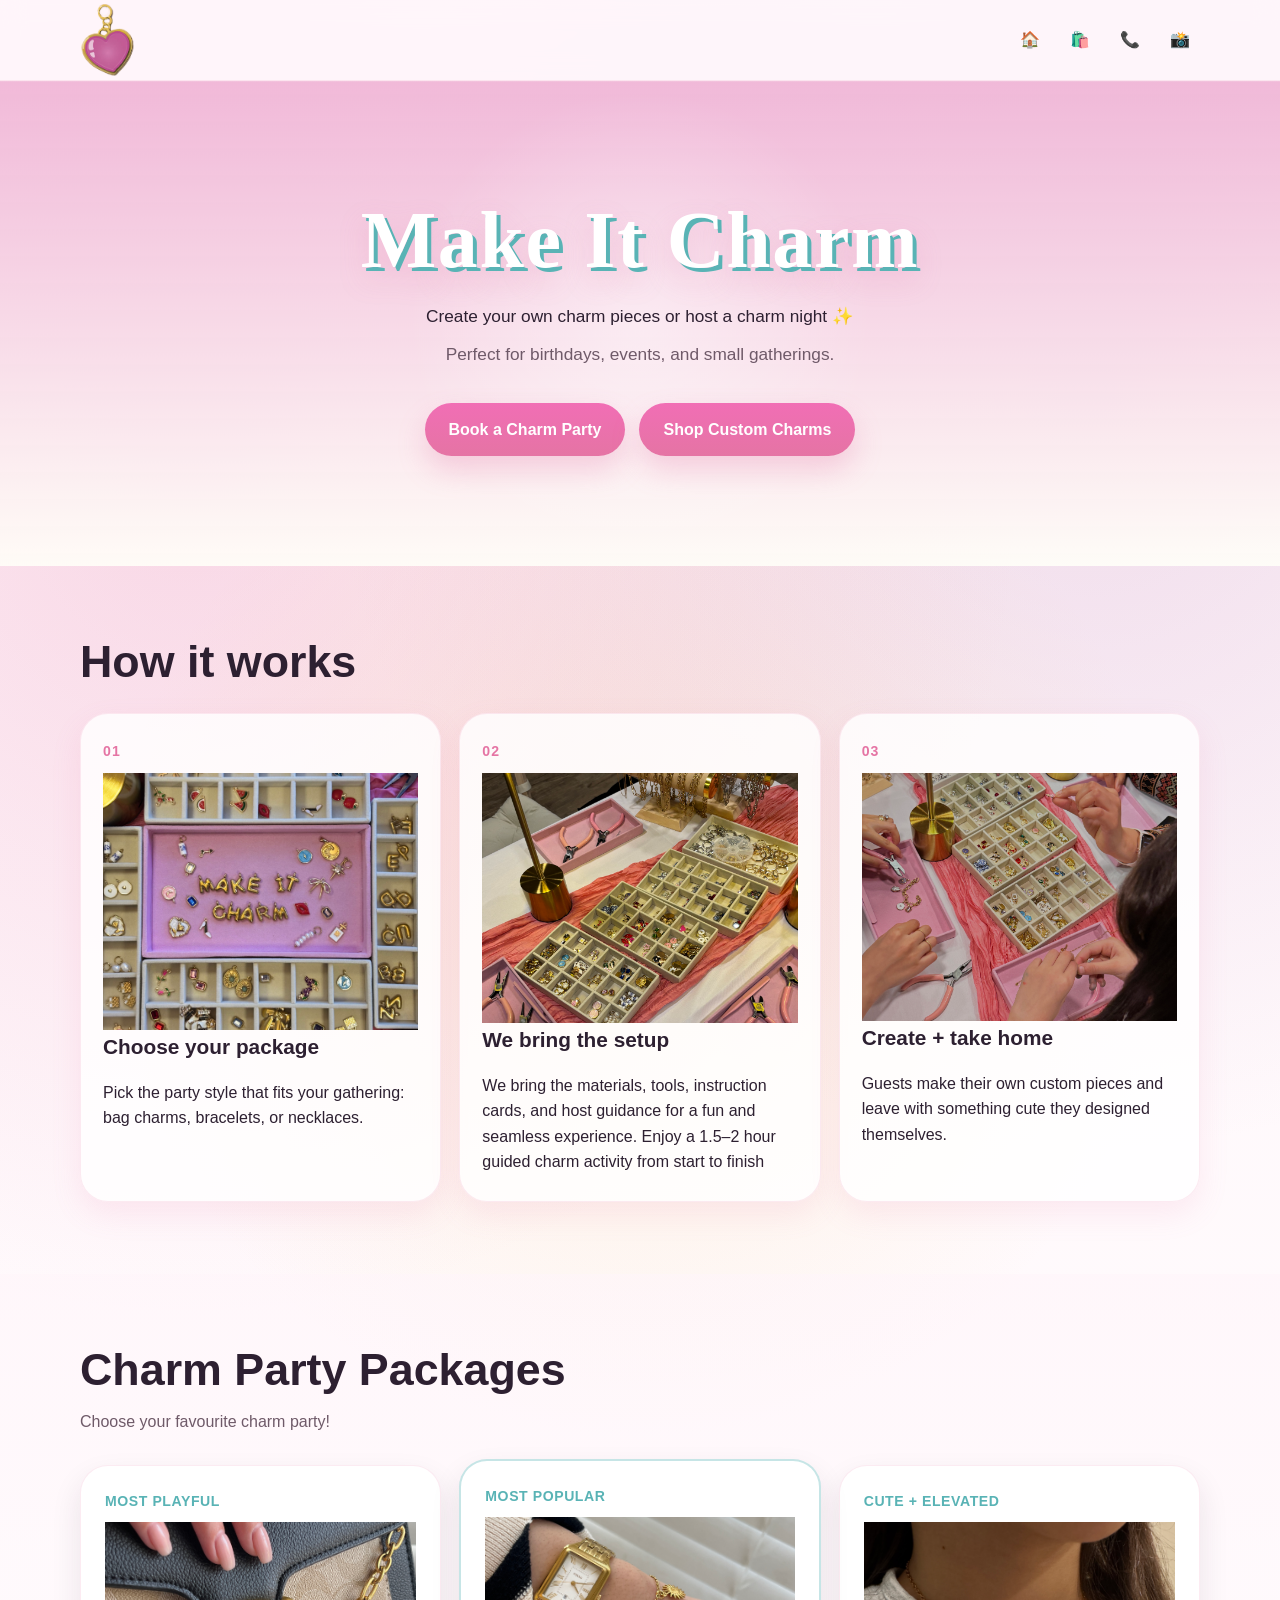
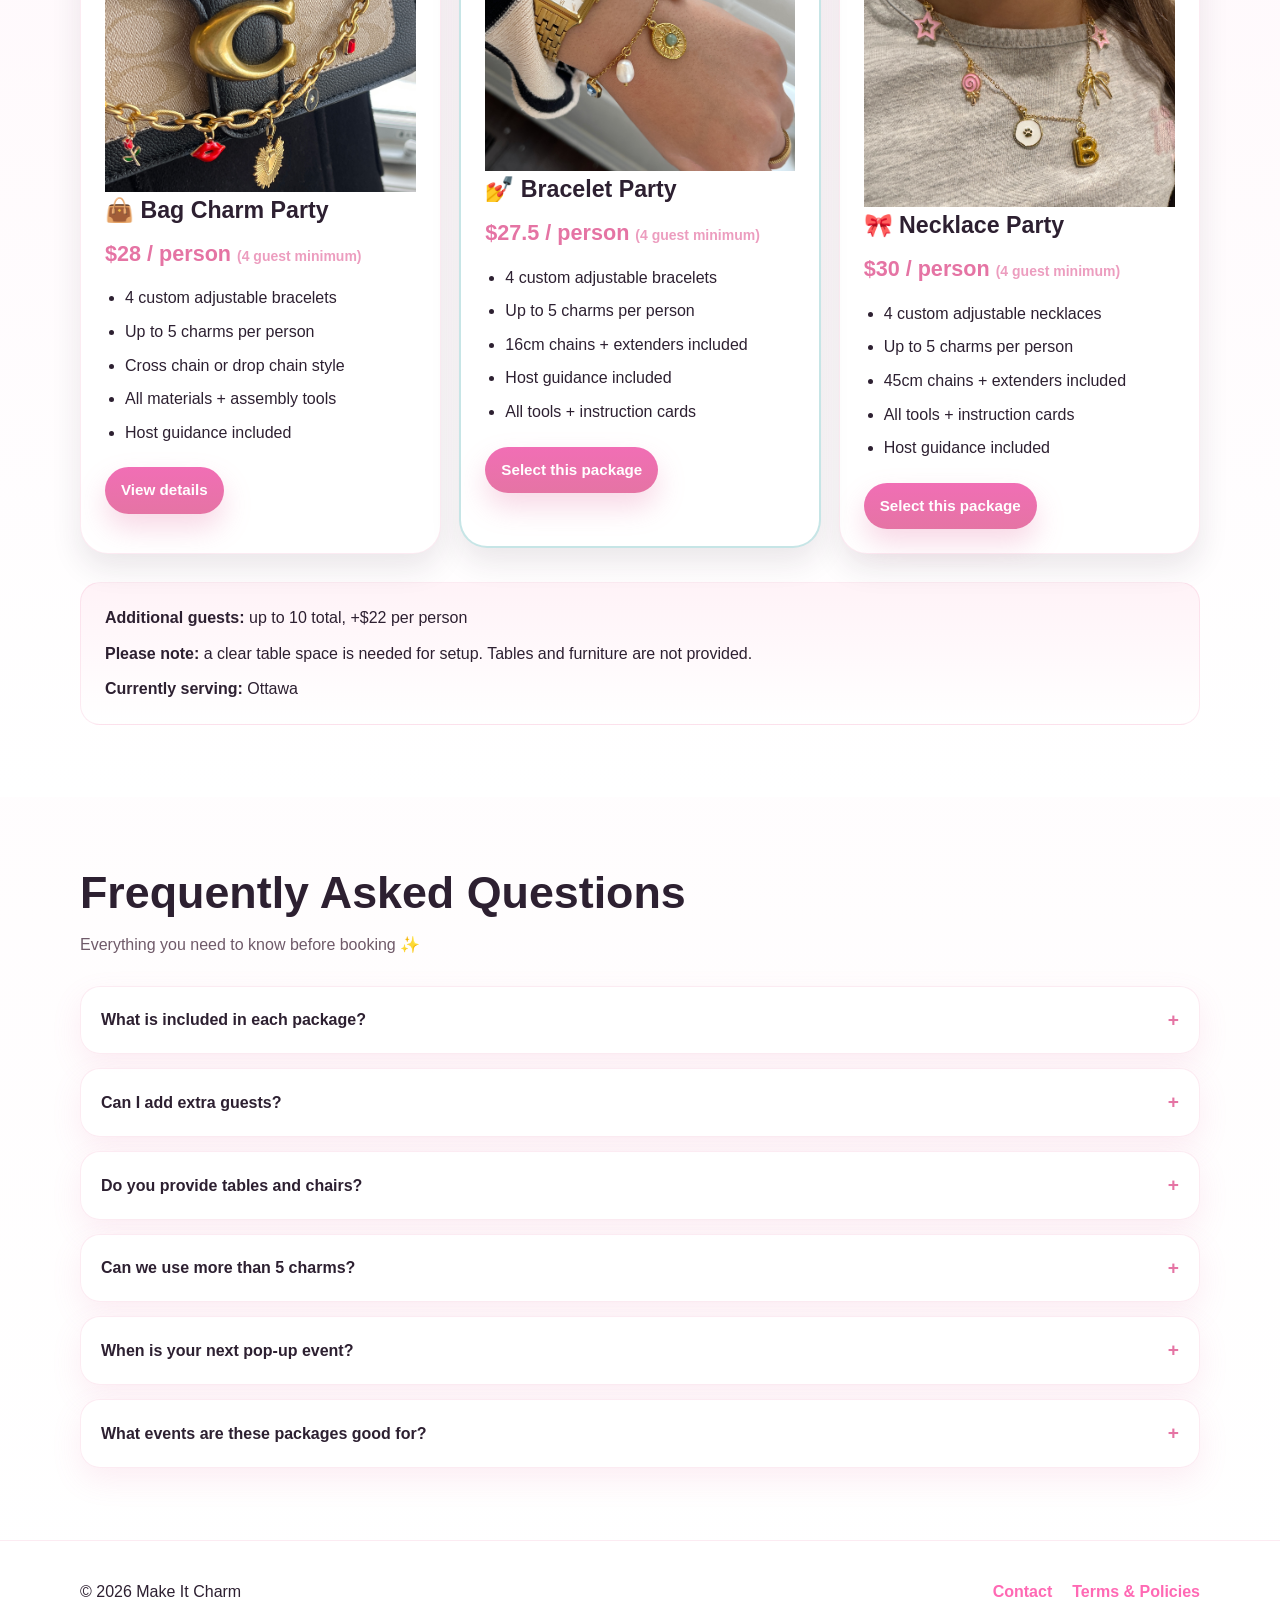
==== commit c8c73a9f: "Edits" ====
--- a/index.html
+++ b/index.html
@@ -37,16 +37,20 @@
           <h1 class="hero-title script-title">Make It Charm</h1>
 
           <p class="hero-description hero-lead">
-            Host a charm night with your favourite people
+            Create your own charm pieces or host a charm night ✨
           </p>
 
           <p class="hero-description hero-description-secondary">
-            Perfect for birthdays, events, girls’ nights, and small gatherings.
+            Perfect for birthdays, events, and small gatherings.
           </p>
 
           <div class="hero-actions">
-            <a class="btn hero-cta" href="#packages">Book You Package</a>
+            <a class="btn hero-cta" href="#packages">Book a Charm Party</a>
+            <a class="btn hero-cta secondary-cta" href="https://www.etsy.com/shop/MakeItCharm?ref=seller-platform-mcnav" target="_blank">
+              Shop Custom Charms
+            </a>
           </div>
+          
         </div>
       </section>
 
@@ -70,8 +74,8 @@
               <img src="images/02.jpeg" alt="setup" class="setup-image" />
               <h3>We bring the setup</h3>
               <p>
-                We bring the materials, tools, instruction cards, and host
-                guidance for the activity.
+                We bring the materials, tools, instruction cards, and host guidance for a fun and seamless experience.  
+                Enjoy a 1.5–2 hour guided charm activity from start to finish
               </p>
             </article>
 
@@ -100,9 +104,9 @@
               <p class="package-mini-tag">Most playful</p>
               <img src="images/CrossChain.JPG" alt="Cross chain bag charm style" class="chain-image" />
               <h3>👜 Bag Charm Party</h3>
-              <p class="package-price">$115</p>
+              <p class="package-price">$28 / person <span style="font-size:14px; opacity:0.7;">(4 guest minimum)</span></p>
               <ul class="list">
-                <li>4 custom bag charms</li>
+                <li>4 custom adjustable bracelets</li>
                 <li>Up to 5 charms per person</li>
                 <li>Cross chain or drop chain style</li>
                 <li>All materials + assembly tools</li>
@@ -116,7 +120,7 @@
               <p class="package-mini-tag">Most popular</p>
               <img src="images/Bracelet.JPG" alt="Bracelet Charm Image" class="bracelet-image" />
               <h3>💅 Bracelet Party</h3>
-              <p class="package-price">$110</p>
+              <p class="package-price">$27.5 / person <span style="font-size:14px; opacity:0.7;">(4 guest minimum)</span></p>
               <ul class="list">
                 <li>4 custom adjustable bracelets</li>
                 <li>Up to 5 charms per person</li>
@@ -124,14 +128,14 @@
                 <li>Host guidance included</li>
                 <li>All tools + instruction cards</li>
               </ul>
-              <a class="btn btn-small" href="contact.html">Select this package</a>
+              <a class="btn btn-small" href="booking.html">Select this package</a>
             </article>
 
             <article class="price-card">
               <p class="package-mini-tag">Cute + elevated</p>
               <img src="images/Necklace.JPG" alt="Necklace Charm Image" class="necklace-image" />
               <h3>🎀 Necklace Party</h3>
-              <p class="package-price">$120</p>
+              <p class="package-price">$30 / person <span style="font-size:14px; opacity:0.7;">(4 guest minimum)</span></p>
               <ul class="list">
                 <li>4 custom adjustable necklaces</li>
                 <li>Up to 5 charms per person</li>
@@ -139,12 +143,12 @@
                 <li>All tools + instruction cards</li>
                 <li>Host guidance included</li>
               </ul>
-              <a class="btn btn-small" href="contact.html">Select this package</a>
+              <a class="btn btn-small" href="booking.html">Select this package</a>
             </article>
           </div>
 
           <div class="booking-note">
-            <p><strong>Additional guests:</strong> up to 8 total, +$25 per person</p>
+            <p><strong>Additional guests:</strong> up to 10 total, +$22 per person</p>
             <p><strong>Please note:</strong> a clear table space is needed for setup. Tables and furniture are not provided.</p>
             <p><strong>Currently serving:</strong> Ottawa</p>
           </div>
@@ -162,7 +166,11 @@
     <footer class="site-footer">
       <div class="container footer-inner">
         <p>© <span id="year"></span> Make It Charm</p>
-        <p><a class="footer-link" href="contact.html">Contact</a></p>
+
+        <div class="footer-links">
+          <a class="footer-link" href="contact.html">Contact</a>
+          <a class="footer-link" href="terms.html">Terms & Policies</a>
+        </div>
       </div>
     </footer>
 
--- a/styles.css
+++ b/styles.css
@@ -1170,17 +1170,40 @@
   display: flex;
   justify-content: space-between;
   align-items: center;
-  gap: 14px;
-}
-
-.footer-link {
-  color: var(--pink-main);
+}
+
+.footer-links {
+  display: flex;
+  gap: 20px;
+}
+
+.footer-links a {
+  color: #ff69b4; /* your pink */
   text-decoration: none;
-  font-weight: 700;
+  font-weight: 500;
+ font-weight: 700;
 }
 
 .footer-link:hover {
   text-decoration: underline;
+}
+
+.policy-box {
+  background: white;
+  padding: 30px;
+  border-radius: 20px;
+  box-shadow: 0 10px 30px rgba(0,0,0,0.05);
+  margin-top: 20px;
+}
+
+.policy-box h3 {
+  margin-top: 20px;
+
+}
+
+.policy-box p {
+  margin-top: 5px;
+  line-height: 1.6;
 }
 
 /* medium screens */
@@ -1272,8 +1295,9 @@
     grid-template-columns: 1fr;
   }
 
-  .footer-inner {
-    flex-direction: column;
-    align-items: flex-start;
-  }
+.footer-inner {
+  flex-direction: column;
+  align-items: center;
+  text-align: center;
+}
 }
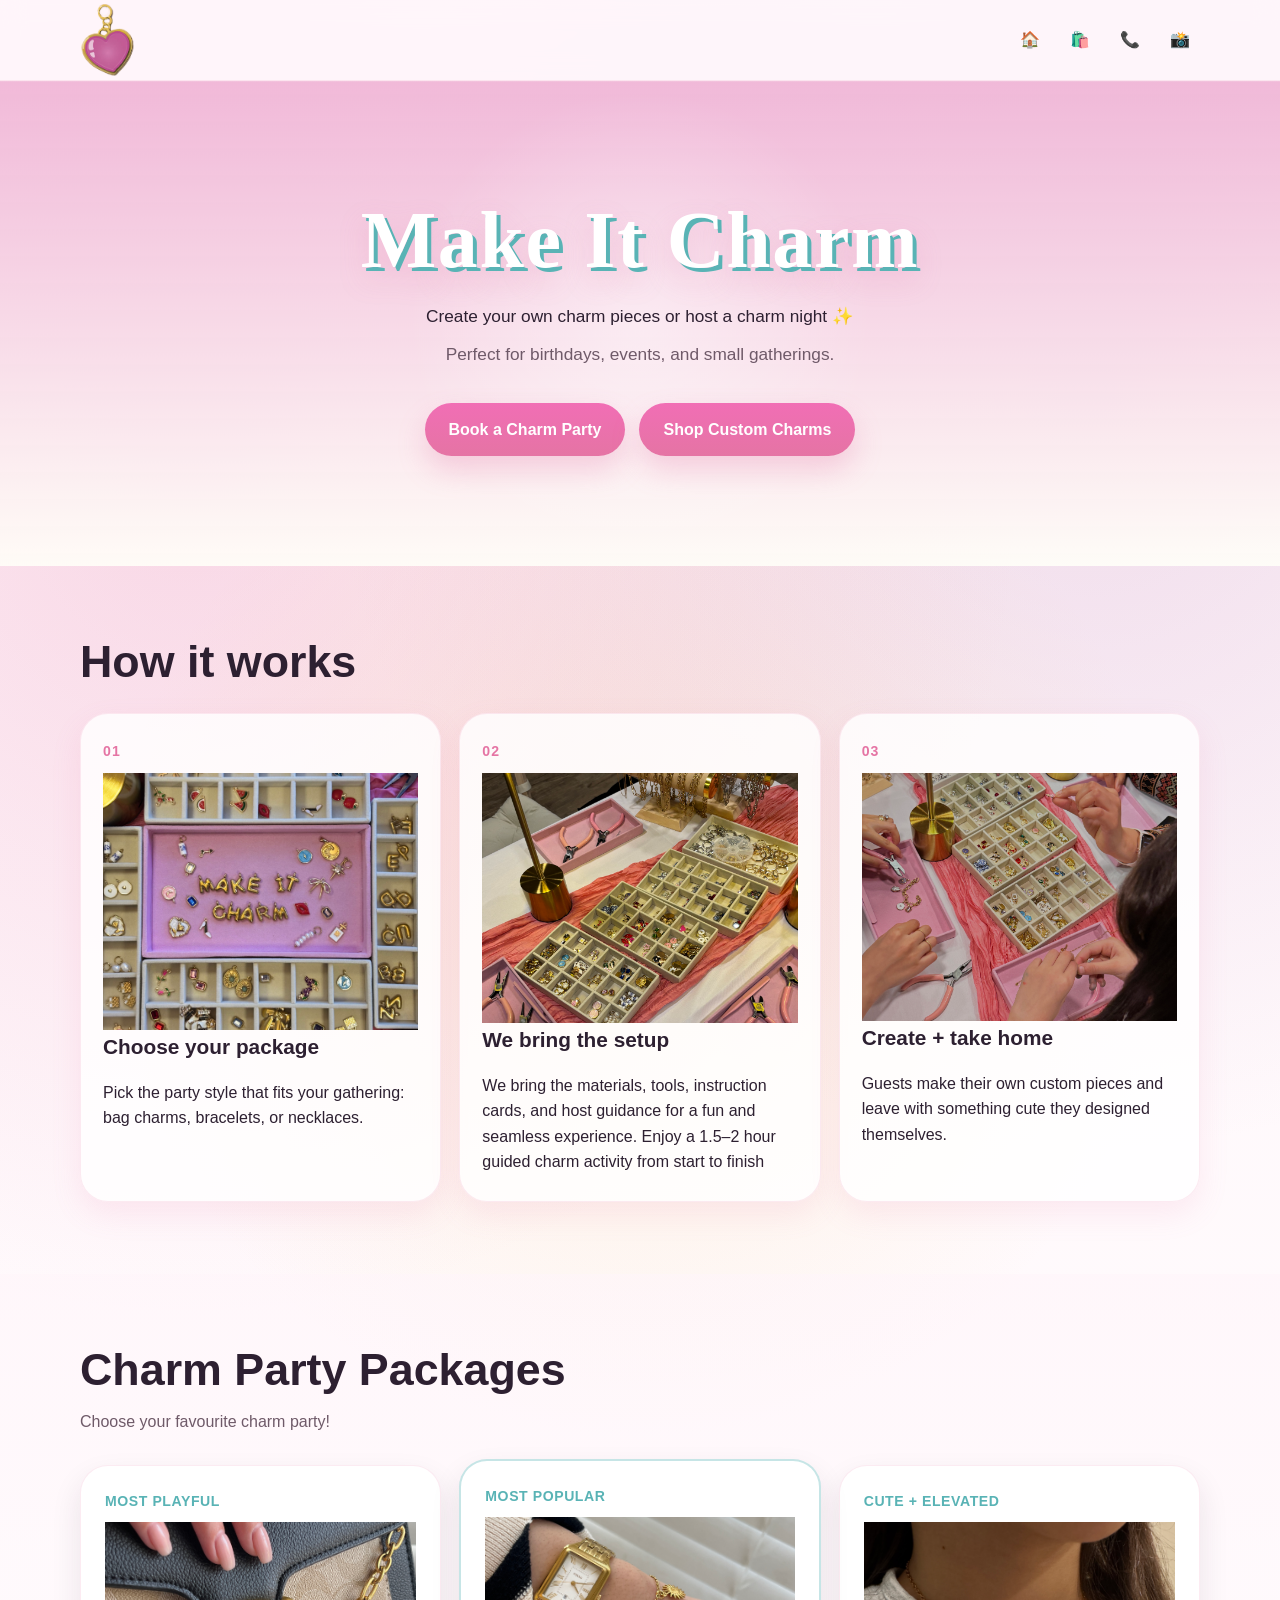
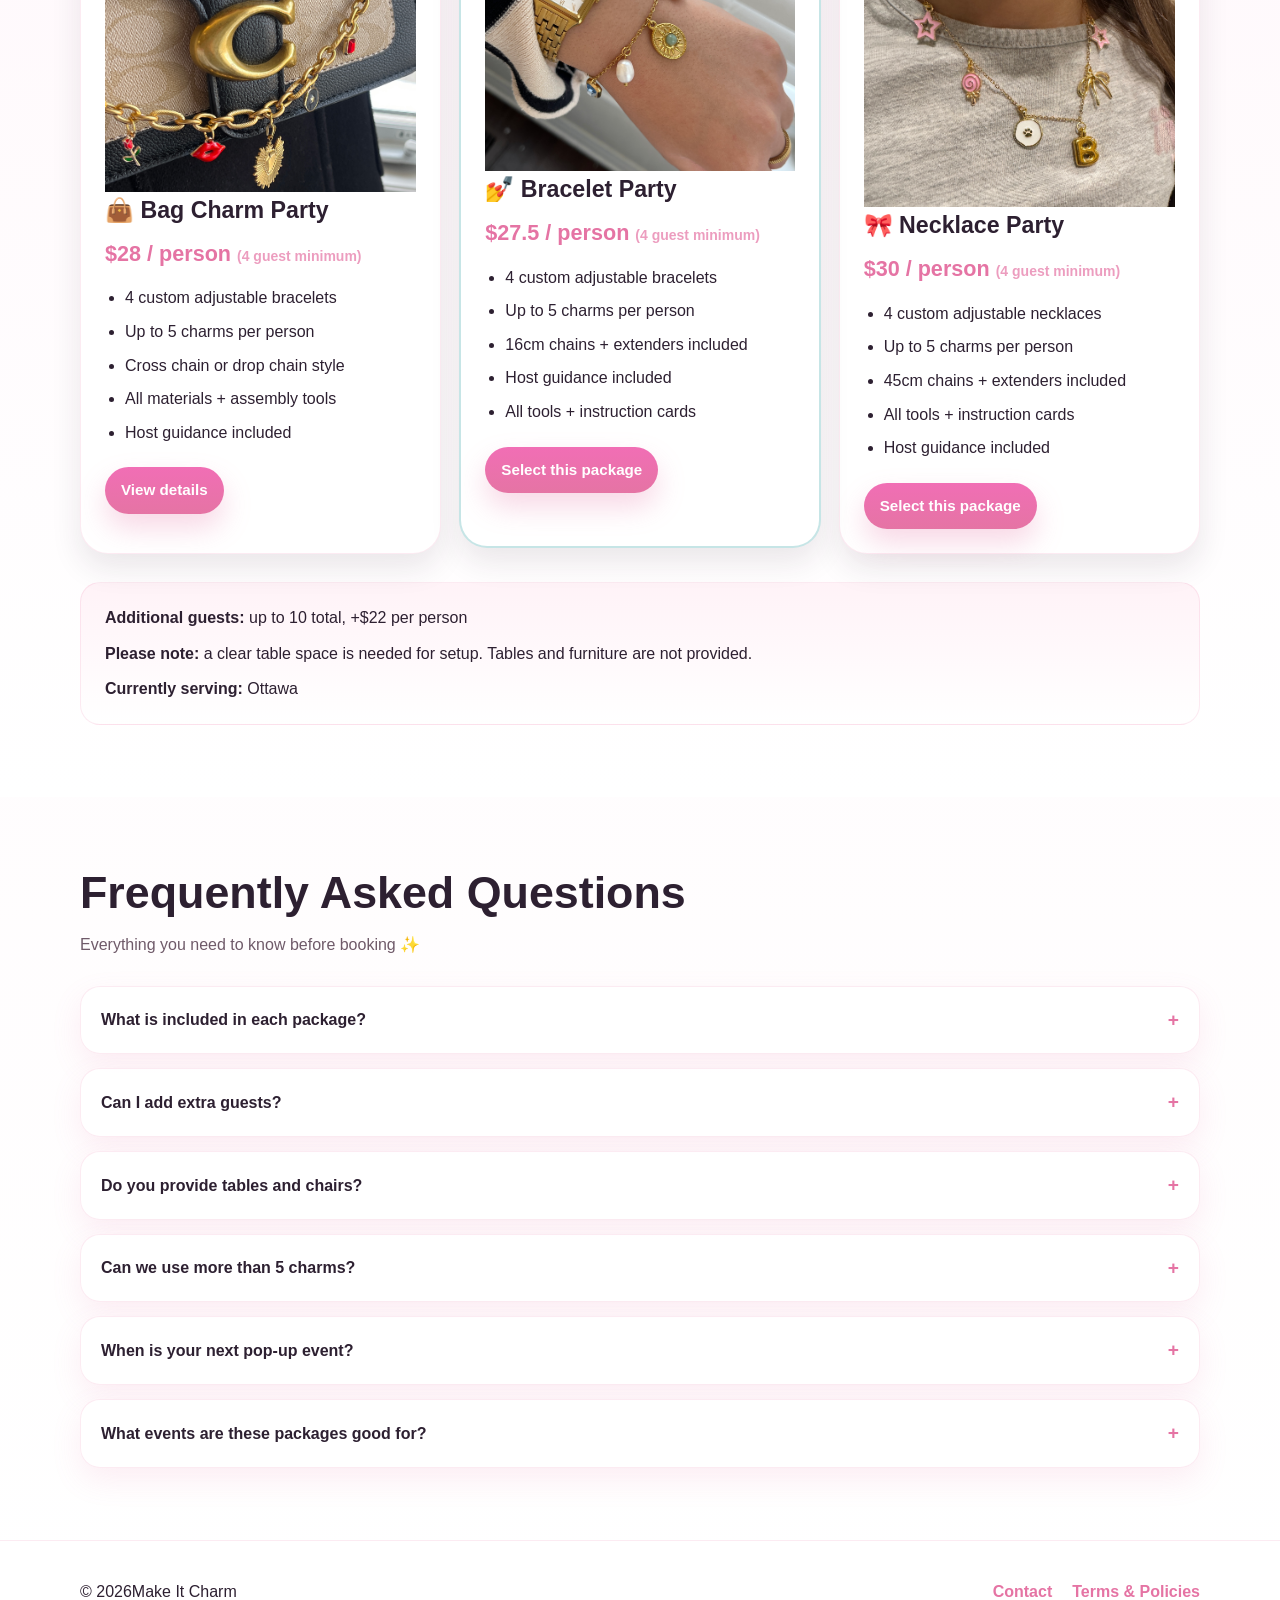
==== commit 9a9fe711: "update" ====
--- a/index.html
+++ b/index.html
@@ -5,6 +5,8 @@
     <meta name="viewport" content="width=device-width, initial-scale=1" />
     <title>Make It Charm</title>
     <link rel="stylesheet" href="styles.css" />
+    <link rel="icon" type="image/png" href="images/favicon.png">
+
   </head>
 
   <body class="page-bg">
@@ -165,7 +167,7 @@
     </section>
     <footer class="site-footer">
       <div class="container footer-inner">
-        <p>© <span id="year"></span> Make It Charm</p>
+        <p>© <span id="year"></span>Make It Charm</p>
 
         <div class="footer-links">
           <a class="footer-link" href="contact.html">Contact</a>
--- a/styles.css
+++ b/styles.css
@@ -574,631 +574,35 @@
   gap: 14px;
 }
 
-.footer-link {
+.footer-links {
+  display: flex;
+  gap: 20px;
+}
+
+.footer-link,
+.footer-links a {
   color: var(--pink-main);
   text-decoration: none;
   font-weight: 700;
 }
 
-.footer-link:hover {
+.footer-link:hover,
+.footer-links a:hover {
   text-decoration: underline;
 }
 
-/* medium screens */
-
-@media (max-width: 900px) {
-  .steps,
-  .card-row {
-    grid-template-columns: 1fr;
-  }
-
-  .featured-card {
-    transform: none;
-  }
-}
-
-@font-face {
-  font-family: "Candelis Demo";
-  src: url("fonts/CandelisDEMO-Regular.ttf") format("truetype");
-  font-weight: normal;
-  font-style: normal;
-}
-
-*,
-*::before,
-*::after {
-  box-sizing: border-box;
-}
-
-:root {
-  --bg: #fff8fc;
-  --surface: #ffffff;
-  --surface-soft: #fff2f7;
-  --ink: #2d2031;
-  --muted: #6f5a69;
-
-  --pink-main: #e574a4;
-  --pink-soft: #dd8ab1;
-  --pink-warm: #e48798;
-  --lilac: #d3a5cb;
-  --teal: #59b3b5;
-  --yellow: #fec82d;
-  --yellow-soft: #f1c15a;
-  --peach: #e3a08b;
-
-  --border: rgba(45, 32, 49, 0.12);
-  --radius-lg: 28px;
-  --radius-md: 20px;
-  --radius-sm: 14px;
-
-  --shadow-soft: 0 12px 30px rgba(229, 116, 164, 0.12);
-  --shadow-card: 0 14px 30px rgba(45, 32, 49, 0.10);
-}
-
-html {
-  scroll-behavior: smooth;
-}
-
-body {
-  margin: 0;
-  font-family: "Trebuchet MS", "Segoe UI", Arial, sans-serif;
-  color: var(--ink);
-  background: var(--bg);
-  line-height: 1.6;
-}
-
-img {
-  max-width: 100%;
-  display: block;
-}
-
-.container {
-  width: min(1120px, 92%);
-  margin: 0 auto;
-}
-
-.page-bg {
-  background:
-    radial-gradient(circle at 15% 15%, rgba(229, 116, 164, 0.25), transparent 28%),
-    radial-gradient(circle at 85% 12%, rgba(211, 165, 203, 0.35), transparent 25%),
-    radial-gradient(circle at 50% 28%, rgba(241, 193, 90, 0.18), transparent 22%),
-    linear-gradient(180deg, #fff7fb 0%, #fffafc 45%, #ffffff 100%);
-}
-
-/* header */
-
-.site-header {
-  position: sticky;
-  top: 0;
-  z-index: 100;
-  background: rgba(255, 248, 252, 0.82);
-  backdrop-filter: blur(12px);
-  border-bottom: 1px solid rgba(229, 116, 164, 0.12);
-}
-
-.header-inner {
-  display: flex;
-  align-items: center;
-  justify-content: space-between;
-  min-height: 44px;
-  padding: 4px 0;
-  gap: 12px;
-}
-
-.logo-wrap {
-  display: inline-flex;
-  align-items: center;
-  text-decoration: none;
-}
-
-.logo-img {
-  width: 72px;
-  max-width: none;
-  height: auto;
-}
-
-.site-nav {
-  margin-left: auto;
-}
-
-.nav-list {
-  display: flex;
-  align-items: center;
-  gap: 10px;
-  list-style: none;
-  margin: 0;
-  padding: 0;
-}
-
-.nav-link {
-  display: inline-flex;
-  align-items: center;
-  justify-content: center;
-  padding: 8px 10px;
-  border-radius: 999px;
-  text-decoration: none;
-  color: var(--ink);
-  font-weight: 700;
-  transition: 0.25s ease;
-}
-
-.nav-link:hover,
-.nav-link[aria-current="page"] {
-  background: rgba(211, 165, 203, 0.24);
-  outline: 1px solid rgba(229, 116, 164, 0.16);
-  box-shadow: 0 6px 18px rgba(211, 165, 203, 0.18);
-}
-
-/* hamburger */
-
-.nav-toggle {
-  display: none;
-  background: transparent;
-  border: none;
-  padding: 6px;
-  cursor: pointer;
-  margin-left: auto;
-}
-
-.nav-toggle span {
-  display: block;
-  width: 24px;
-  height: 3px;
-  margin: 4px 0;
-  border-radius: 999px;
-  background: var(--pink-main);
-}
-
-/* hero */
-
-.hero {
-  position: relative;
-  overflow: hidden;
-  padding: 120px 0 110px;
-  background:
-    linear-gradient(
-      rgba(239, 177, 212, 0.85),
-      rgba(255, 254, 248, 0.92)
-    ),
-    url("images/heroimg.jpeg");
-  background-size: cover;
-  background-position: center;
-}
-
-.hero::before {
-  content: "";
-  position: absolute;
-  inset: 0;
-  background:
-    radial-gradient(circle at center, rgba(255, 255, 255, 0.45), transparent 34%);
-  pointer-events: none;
-}
-
-.hero-centered {
-  text-align: center;
-}
-
-.hero-content {
-  position: relative;
-  z-index: 1;
-  max-width: 790px;
-  margin: 0 auto;
-}
-
-.eyebrow {
-  display: inline-block;
-  margin: 0 0 18px;
-  padding: 8px 16px;
-  border-radius: 999px;
-  background: rgba(255, 255, 255, 0.72);
-  border: 1px solid rgba(229, 116, 164, 0.14);
-  color: var(--pink-main);
-  font-weight: 800;
-  letter-spacing: 0.04em;
-  text-transform: uppercase;
-  font-size: 0.82rem;
-}
-
-.hero-title {
-  font-family: "Candelis Demo", cursive;
-  letter-spacing: 0.02em;
-  margin: 0;
-  font-size: clamp(2.6rem, 7vw, 5rem);
-  line-height: 0.98;
-  font-weight: 900;
-  color: #ffffff;
-  text-shadow:
-    4px 4px 0 var(--teal),
-    0 12px 28px rgba(229, 116, 164, 0.25);
-}
-
-.hero-description {
-  max-width: 640px;
-  margin: 24px auto 0;
-  font-size: 1.08rem;
-  color: var(--ink);
-}
-
-.hero-description-secondary {
-  max-width: 560px;
-  color: var(--muted);
-  margin-top: 10px;
-}
-
-.hero-actions {
-  display: flex;
-  justify-content: center;
-  flex-wrap: wrap;
-  gap: 14px;
-  margin-top: 34px;
-}
-
-/* buttons */
-
-.btn {
-  display: inline-block;
-  padding: 14px 24px;
-  border-radius: 999px;
-  border: none;
-  text-decoration: none;
-  font-weight: 800;
-  cursor: pointer;
-  transition: transform 0.22s ease, box-shadow 0.22s ease, filter 0.22s ease;
-}
-
-.btn:hover {
-  transform: translateY(-2px);
-}
-
-.hero-cta,
-.btn-small,
-.btn {
-  background: linear-gradient(180deg, #f16eb5 0%, #e574a4 100%);
-  color: #ffffff;
-  box-shadow: 0 14px 28px rgba(229, 116, 164, 0.28);
-}
-
-.btn:hover {
-  filter: brightness(1.03);
-  box-shadow: 0 16px 30px rgba(229, 116, 164, 0.34);
-}
-
-.btn-secondary {
-  background: rgba(255, 255, 255, 0.88);
-  color: var(--ink);
-  border: 1px solid rgba(89, 179, 181, 0.28);
-  box-shadow: 0 10px 20px rgba(89, 179, 181, 0.12);
-}
-
-.btn-small {
-  padding: 11px 16px;
-  font-size: 0.95rem;
-}
-
-/* layout sections */
-
-.section {
-  padding: 72px 0;
-}
-
-.section-alt {
-  background:
-    linear-gradient(180deg, rgba(255, 245, 250, 0.6), rgba(255, 255, 255, 1));
-}
-
-.section-title {
-  margin: 0 0 12px;
-  font-size: clamp(2rem, 4vw, 2.8rem);
-  line-height: 1.05;
-}
-
-.subtext {
-  max-width: 62ch;
-  color: var(--muted);
-  margin-bottom: 28px;
-}
-
-/* steps */
-
-.steps {
-  display: grid;
-  grid-template-columns: repeat(3, minmax(0, 1fr));
-  gap: 18px;
-  margin-top: 28px;
-}
-
-.step-card {
-  background: rgba(255, 255, 255, 0.82);
-  border: 1px solid rgba(229, 116, 164, 0.14);
-  border-radius: var(--radius-lg);
-  padding: 26px 22px;
-  box-shadow: var(--shadow-soft);
-}
-
-.step-number {
-  margin: 0 0 10px;
-  color: var(--pink-main);
-  font-weight: 900;
-  font-size: 0.88rem;
-  letter-spacing: 0.08em;
-}
-
-.step-card h3 {
-  margin: 0 0 10px;
-  font-size: 1.3rem;
-}
-
-.step-card p:last-child {
-  margin-bottom: 0;
-}
-
-/* cards */
-
-.card-row {
-  display: grid;
-  grid-template-columns: repeat(3, minmax(0, 1fr));
-  gap: 18px;
-  margin-top: 30px;
-}
-
-.price-card {
-  background: var(--surface);
-  border-radius: var(--radius-lg);
-  padding: 24px;
-  border: 1px solid rgba(229, 116, 164, 0.14);
-  box-shadow: var(--shadow-card);
-}
-
-.featured-card {
-  transform: translateY(-6px);
-  border: 2px solid rgba(89, 179, 181, 0.34);
-}
-
-.package-mini-tag {
-  margin: 0 0 10px;
-  color: var(--teal);
-  font-size: 0.88rem;
-  font-weight: 800;
-  text-transform: uppercase;
-  letter-spacing: 0.04em;
-}
-
-.price-card h3 {
-  margin: 0 0 8px;
-  font-size: 1.45rem;
-}
-
-.package-price {
-  margin: 0 0 14px;
-  font-size: 1.35rem;
-  font-weight: 900;
-  color: var(--pink-main);
-}
-
-.list {
-  margin: 0 0 22px;
-  padding-left: 20px;
-}
-
-.list li {
-  margin-bottom: 8px;
-}
-
-/* form */
-
-.form-card {
-  background: rgba(255, 255, 255, 0.88);
-  border-radius: 28px;
-  padding: 32px;
-  border: 1px solid rgba(229, 116, 164, 0.14);
-  box-shadow: 0 14px 30px rgba(45, 32, 49, 0.10);
-  max-width: 760px;
-}
-
-.booking-form {
-  margin-top: 24px;
-}
-
-.form-grid {
-  display: grid;
-  grid-template-columns: repeat(2, minmax(0, 1fr));
-  gap: 18px;
-  margin-bottom: 20px;
-}
-
-.field {
-  display: flex;
-  flex-direction: column;
-  gap: 8px;
-}
-
-.field-full {
-  grid-column: 1 / -1;
-}
-
-.field label {
-  font-weight: 700;
-  color: var(--ink);
-}
-
-input,
-select,
-textarea {
-  width: 100%;
-  padding: 14px 16px;
-  border-radius: 16px;
-  border: 1px solid rgba(45, 32, 49, 0.14);
-  background: #ffffff;
-  font: inherit;
-  color: var(--ink);
-}
-
-textarea {
-  resize: vertical;
-  min-height: 140px;
-}
-
-input:focus,
-select:focus,
-textarea:focus {
-  outline: none;
-  border-color: var(--pink-main);
-  box-shadow: 0 0 0 4px rgba(229, 116, 164, 0.14);
-}
-
-.error-message {
-  min-height: 1rem;
-  font-size: 0.88rem;
-  color: #d14d7d;
-}
-
-.form-success {
-  margin-top: 14px;
-  font-weight: 700;
-  color: var(--teal);
-}
-
-/* booking note */
-
-.booking-note {
-  margin-top: 28px;
-  padding: 22px 24px;
-  border-radius: var(--radius-md);
-  background: linear-gradient(180deg, rgba(255, 242, 247, 0.95), rgba(255, 255, 255, 0.95));
-  border: 1px solid rgba(229, 116, 164, 0.14);
-}
-
-.booking-note p {
-  margin: 0 0 10px;
-}
-
-.booking-note p:last-child {
-  margin-bottom: 0;
-}
-
-/* faq */
-
-.faq-list {
-  display: grid;
-  gap: 14px;
-  margin-top: 24px;
-}
-
-.faq-item {
-  background: rgba(255, 255, 255, 0.88);
-  border: 1px solid rgba(229, 116, 164, 0.14);
-  border-radius: 20px;
-  overflow: hidden;
-  box-shadow: var(--shadow-soft);
-}
-
-.faq-question {
-  width: 100%;
-  background: transparent;
-  border: none;
-  text-align: left;
-  padding: 18px 20px;
-  font: inherit;
-  font-weight: 800;
-  color: var(--ink);
-  cursor: pointer;
-  display: flex;
-  justify-content: space-between;
-  align-items: center;
-}
-
-.faq-question:hover {
-  background: rgba(255, 242, 247, 0.55);
-}
-
-.faq-answer {
-  max-height: 0;
-  overflow: hidden;
-  transition: max-height 0.3s ease, padding 0.3s ease;
-  padding: 0 20px;
-}
-
-.faq-item.active .faq-answer {
-  max-height: 220px;
-  padding: 0 20px 18px;
-}
-
-.faq-answer p {
-  margin: 0;
-}
-
-.faq-icon {
-  font-size: 1.2rem;
-  color: var(--pink-main);
-  margin-left: 12px;
-  flex-shrink: 0;
-}
-
-/* back to top */
-
-.back-to-top {
-  position: fixed;
-  right: 20px;
-  bottom: 20px;
-  width: 48px;
-  height: 48px;
-  border: none;
-  border-radius: 999px;
-  background: linear-gradient(180deg, #f16eb5 0%, #e574a4 100%);
-  color: #ffffff;
-  font-size: 1.2rem;
-  font-weight: 800;
-  cursor: pointer;
-  box-shadow: 0 12px 24px rgba(229, 116, 164, 0.28);
-  display: none;
-  z-index: 200;
-}
-
-.back-to-top.show {
-  display: block;
-}
-
-/* footer */
-
-.site-footer {
-  padding: 22px 0;
-  border-top: 1px solid rgba(229, 116, 164, 0.14);
-  background: rgba(255, 255, 255, 0.75);
-}
-
-.footer-inner {
-  display: flex;
-  justify-content: space-between;
-  align-items: center;
-}
-
-.footer-links {
-  display: flex;
-  gap: 20px;
-}
-
-.footer-links a {
-  color: #ff69b4; /* your pink */
-  text-decoration: none;
-  font-weight: 500;
- font-weight: 700;
-}
-
-.footer-link:hover {
-  text-decoration: underline;
-}
+/* policy box */
 
 .policy-box {
   background: white;
   padding: 30px;
   border-radius: 20px;
-  box-shadow: 0 10px 30px rgba(0,0,0,0.05);
+  box-shadow: 0 10px 30px rgba(0, 0, 0, 0.05);
   margin-top: 20px;
 }
 
 .policy-box h3 {
   margin-top: 20px;
-
 }
 
 .policy-box p {
@@ -1211,13 +615,15 @@
 @media (max-width: 900px) {
   .steps,
   .card-row {
-    grid-template-columns: 1fr;
-  }
+  grid-template-columns: repeat(2, minmax(0, 1fr));
+  gap: 14px;  }
 
   .featured-card {
     transform: none;
   }
 }
+
+/* mobile nav */
 
 @media (max-width: 768px) {
   .nav-toggle {
@@ -1275,6 +681,11 @@
 /* small screens */
 
 @media (max-width: 680px) {
+
+  .hero-title {
+    font-weight: 800;
+  }
+
   .hero {
     padding: 90px 0 80px;
   }
@@ -1295,9 +706,15 @@
     grid-template-columns: 1fr;
   }
 
-.footer-inner {
-  flex-direction: column;
-  align-items: center;
-  text-align: center;
-}
+  /* keep CTA buttons side by side */
+  .hero-actions {
+    flex-wrap: nowrap;
+    gap: 10px;
+  }
+
+  .hero-actions .btn {
+    padding: 12px 16px;
+    font-size: 0.95rem;
+    white-space: nowrap;
+  }
 }
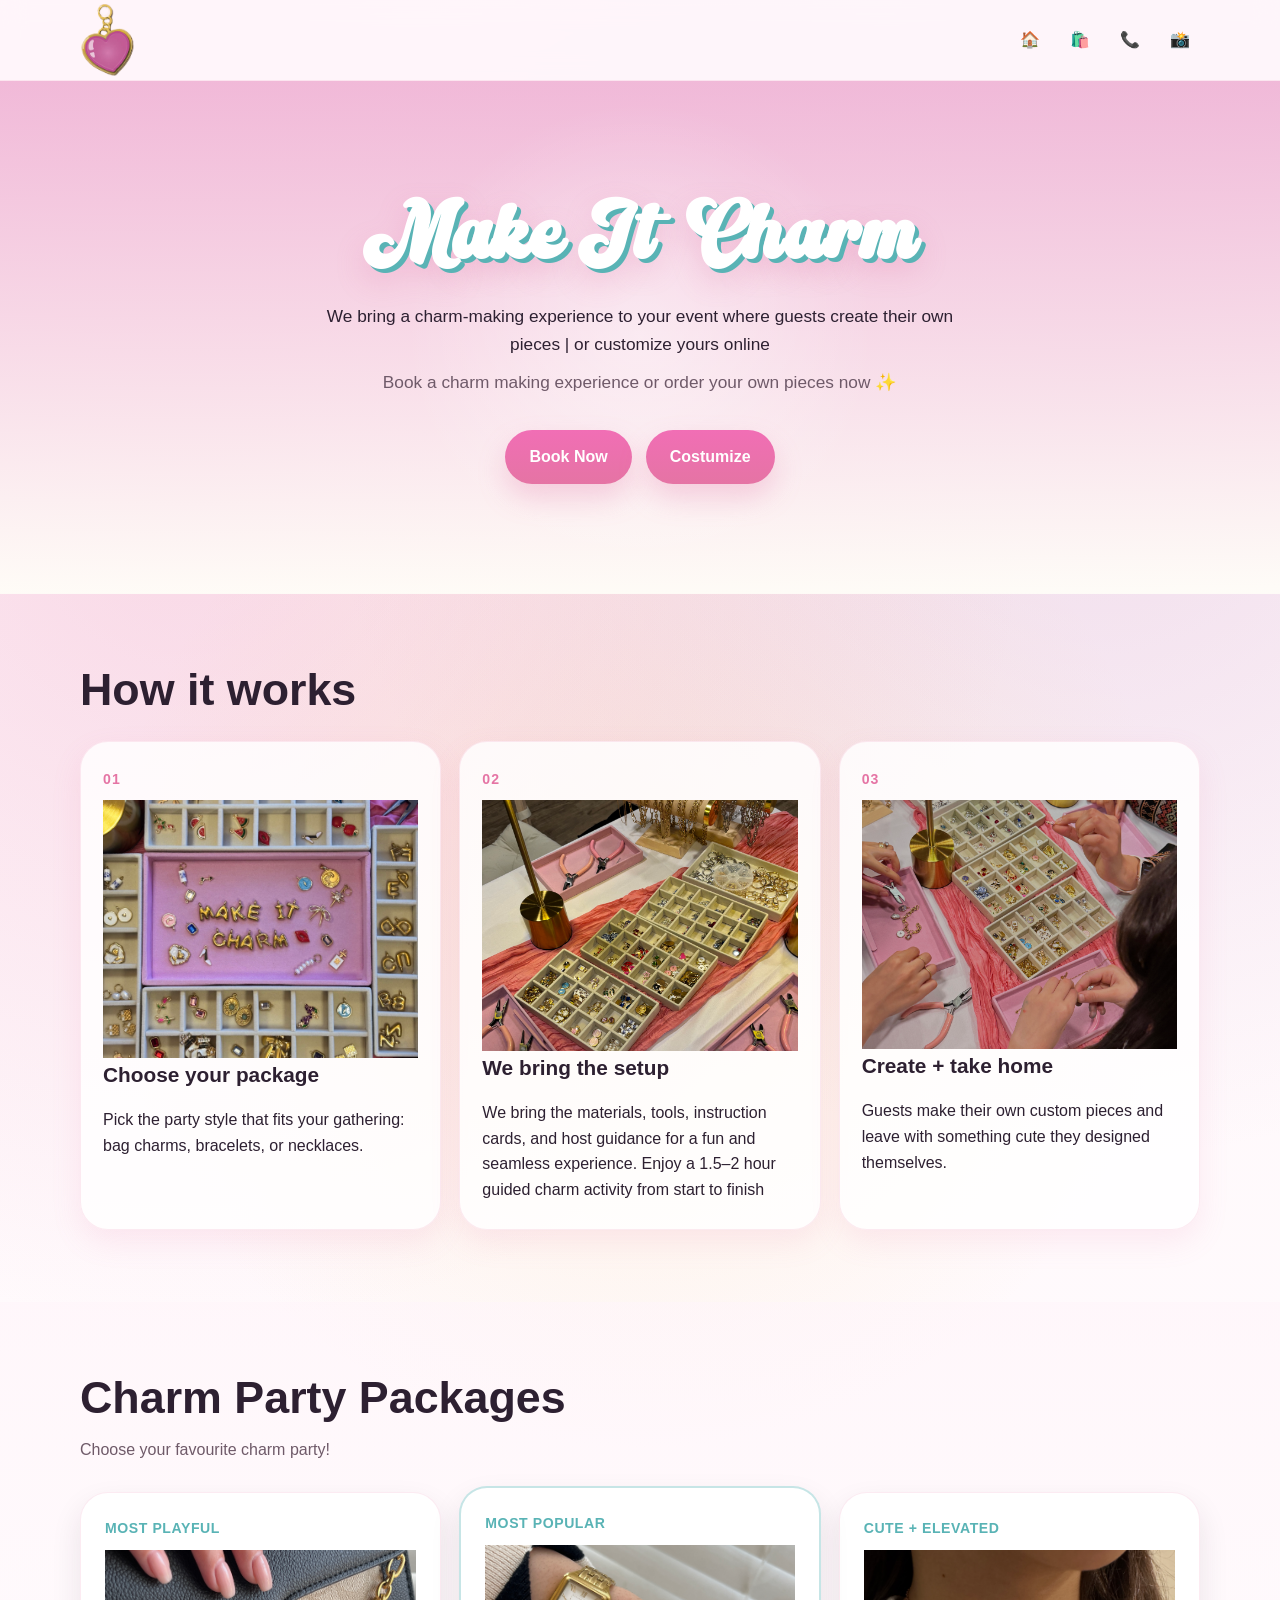
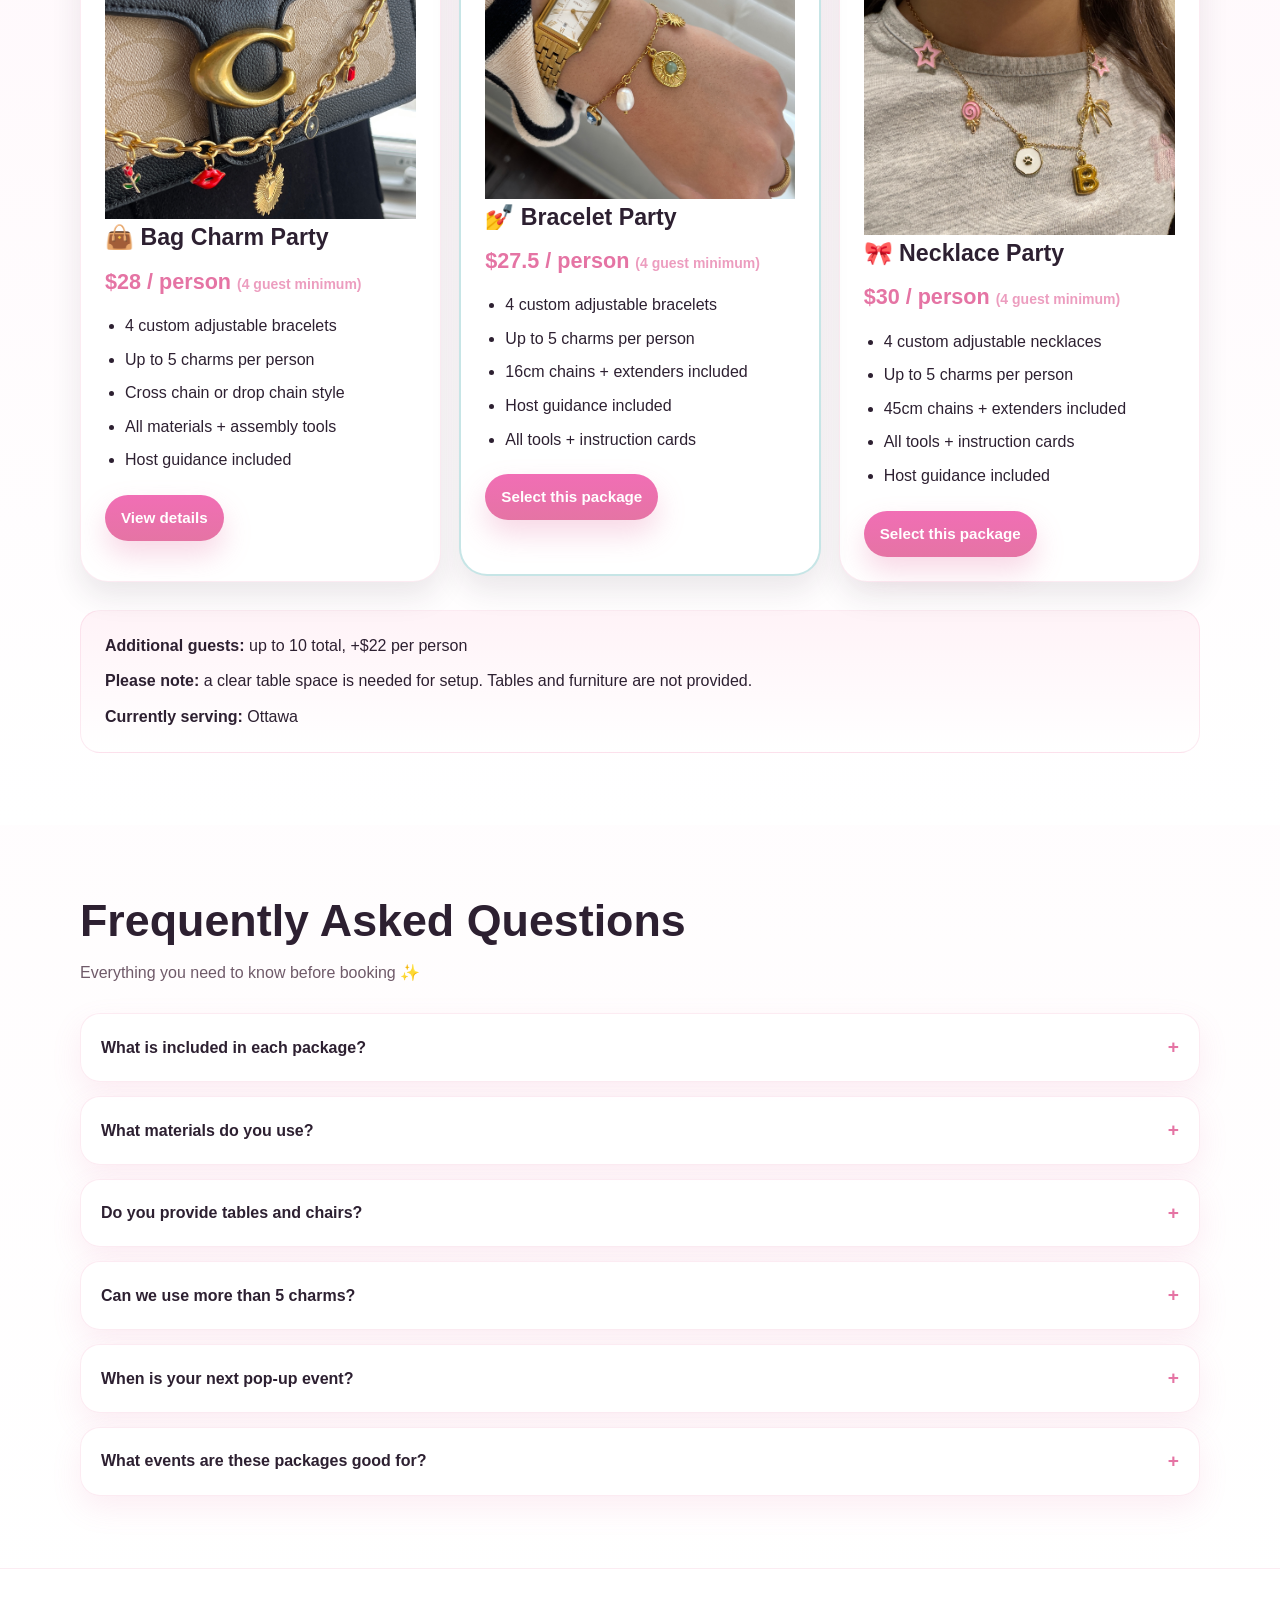
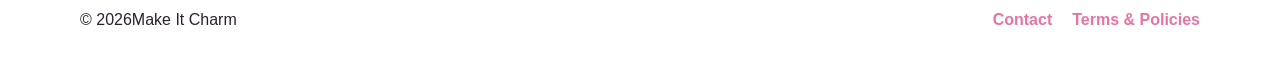
==== commit 75027b2d: "edits" ====
--- a/index.html
+++ b/index.html
@@ -39,17 +39,17 @@
           <h1 class="hero-title script-title">Make It Charm</h1>
 
           <p class="hero-description hero-lead">
-            Create your own charm pieces or host a charm night ✨
+            We bring a charm-making experience to your event where guests create their own pieces | or customize yours online
           </p>
 
           <p class="hero-description hero-description-secondary">
-            Perfect for birthdays, events, and small gatherings.
+            Book a charm making experience or order your own pieces now ✨
           </p>
 
           <div class="hero-actions">
-            <a class="btn hero-cta" href="#packages">Book a Charm Party</a>
+            <a class="btn hero-cta" href="#packages">Book Now</a>
             <a class="btn hero-cta secondary-cta" href="https://www.etsy.com/shop/MakeItCharm?ref=seller-platform-mcnav" target="_blank">
-              Shop Custom Charms
+              Costumize
             </a>
           </div>
           
--- a/styles.css
+++ b/styles.css
@@ -615,7 +615,7 @@
 @media (max-width: 900px) {
   .steps,
   .card-row {
-  grid-template-columns: repeat(2, minmax(0, 1fr));
+  grid-template-columns: repeat(1, minmax(0, 1fr));
   gap: 14px;  }
 
   .featured-card {
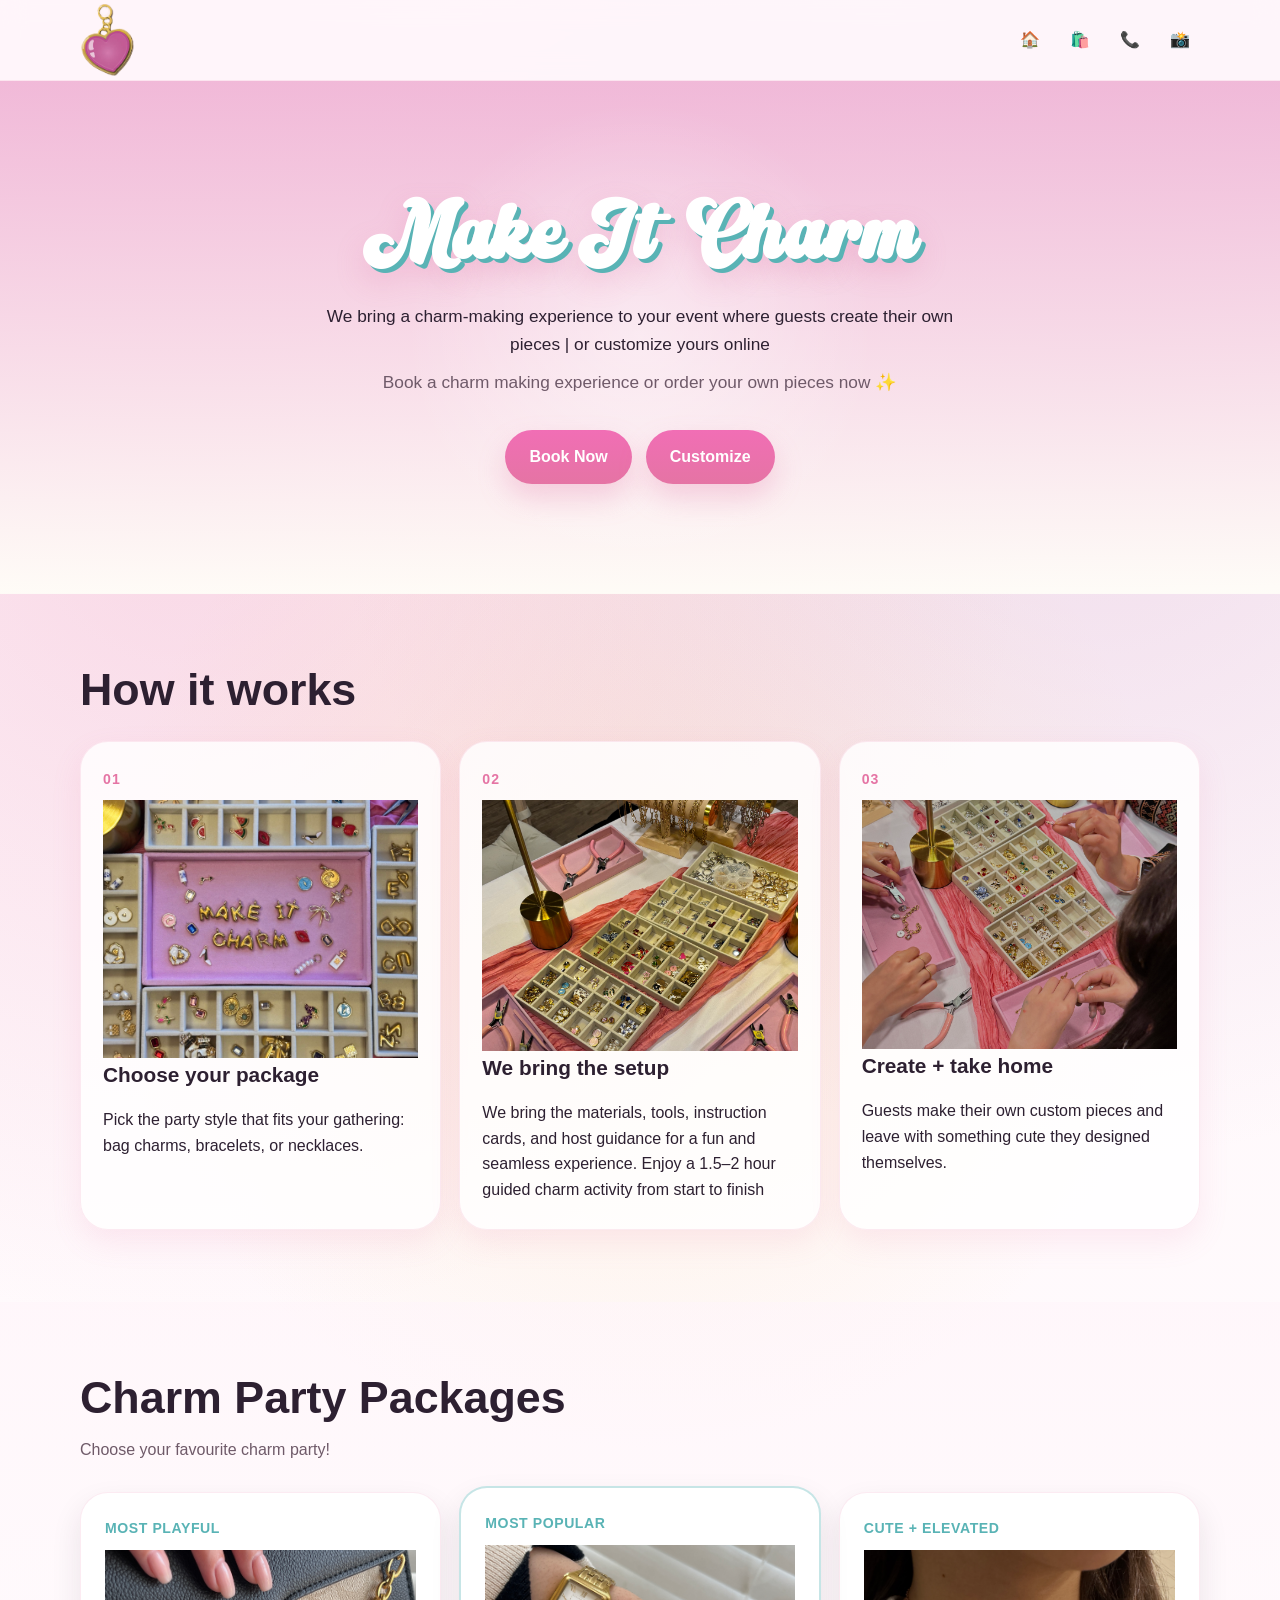
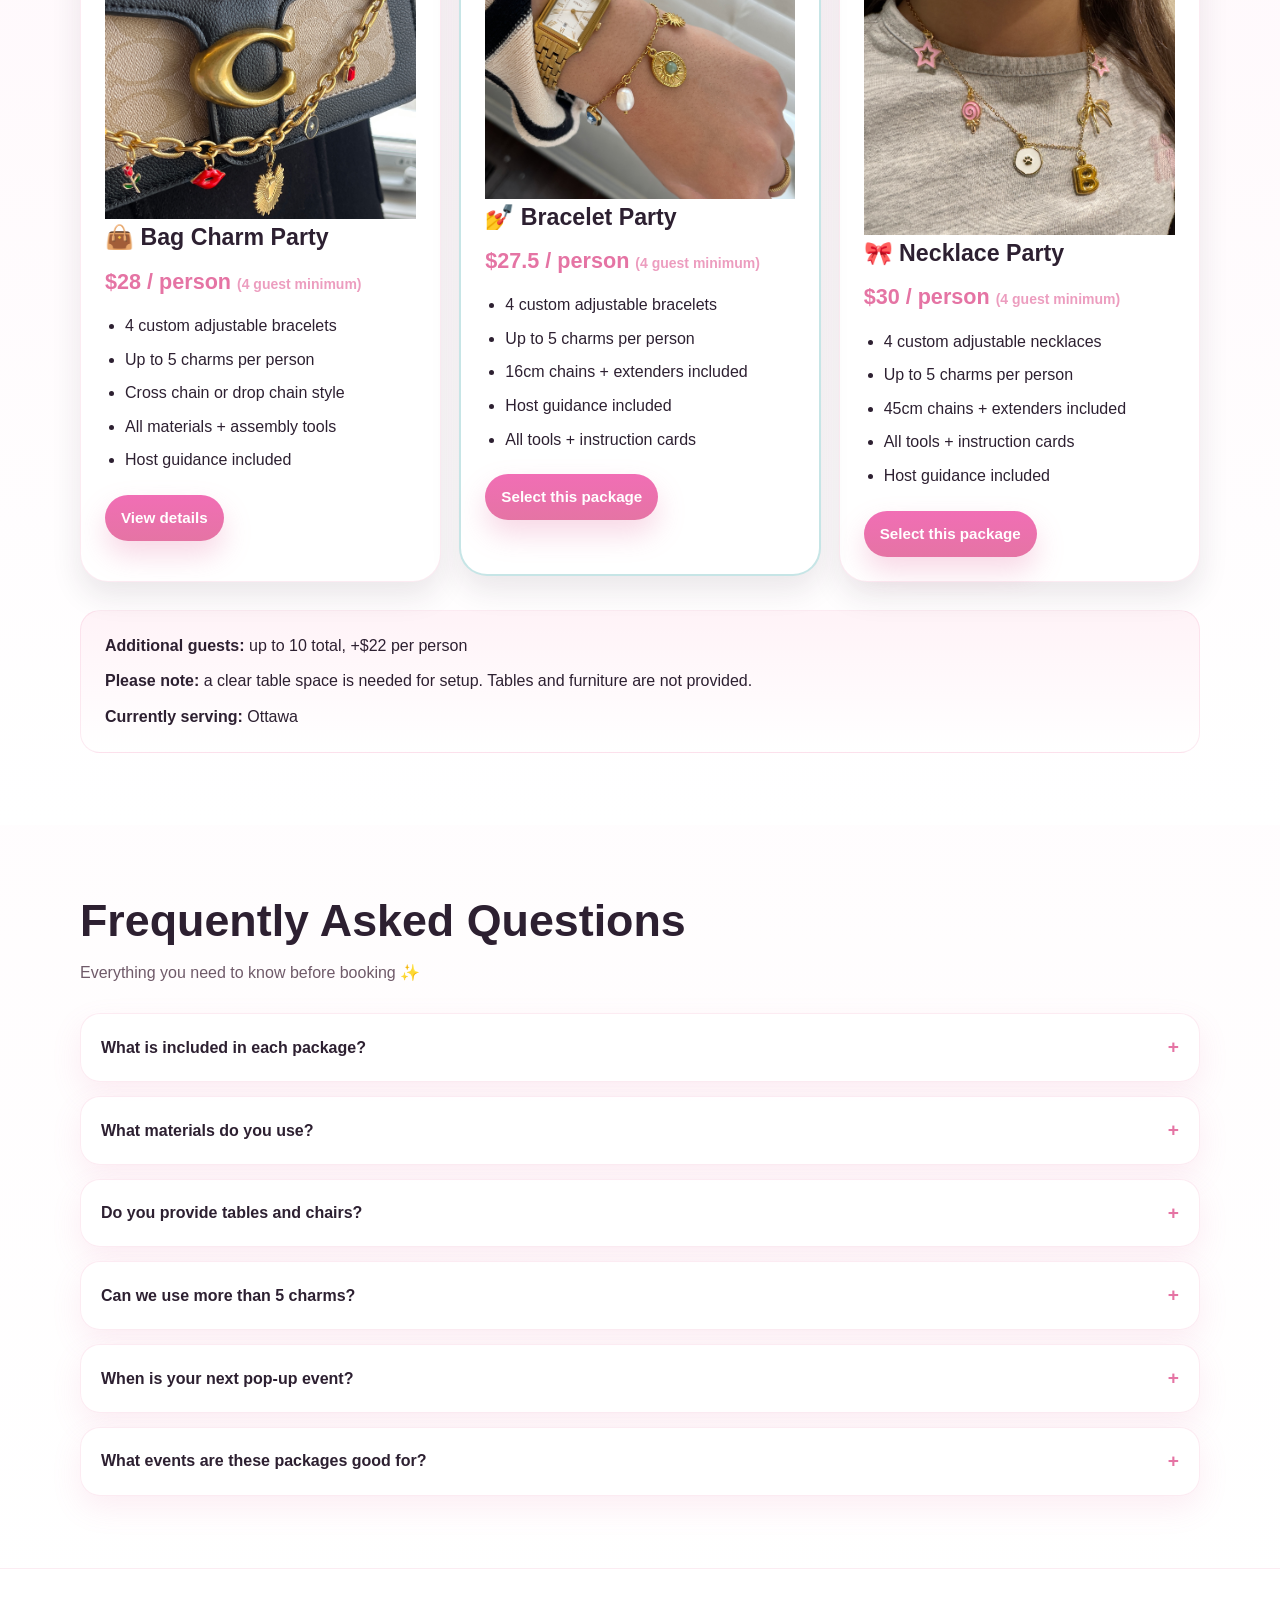
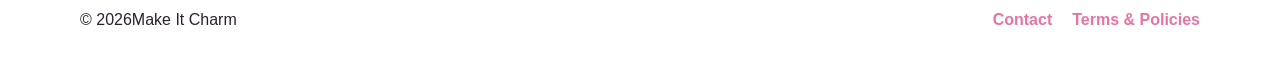
==== commit 43d79756: "quick fix" ====
--- a/index.html
+++ b/index.html
@@ -49,7 +49,7 @@
           <div class="hero-actions">
             <a class="btn hero-cta" href="#packages">Book Now</a>
             <a class="btn hero-cta secondary-cta" href="https://www.etsy.com/shop/MakeItCharm?ref=seller-platform-mcnav" target="_blank">
-              Costumize
+              Customize
             </a>
           </div>
           
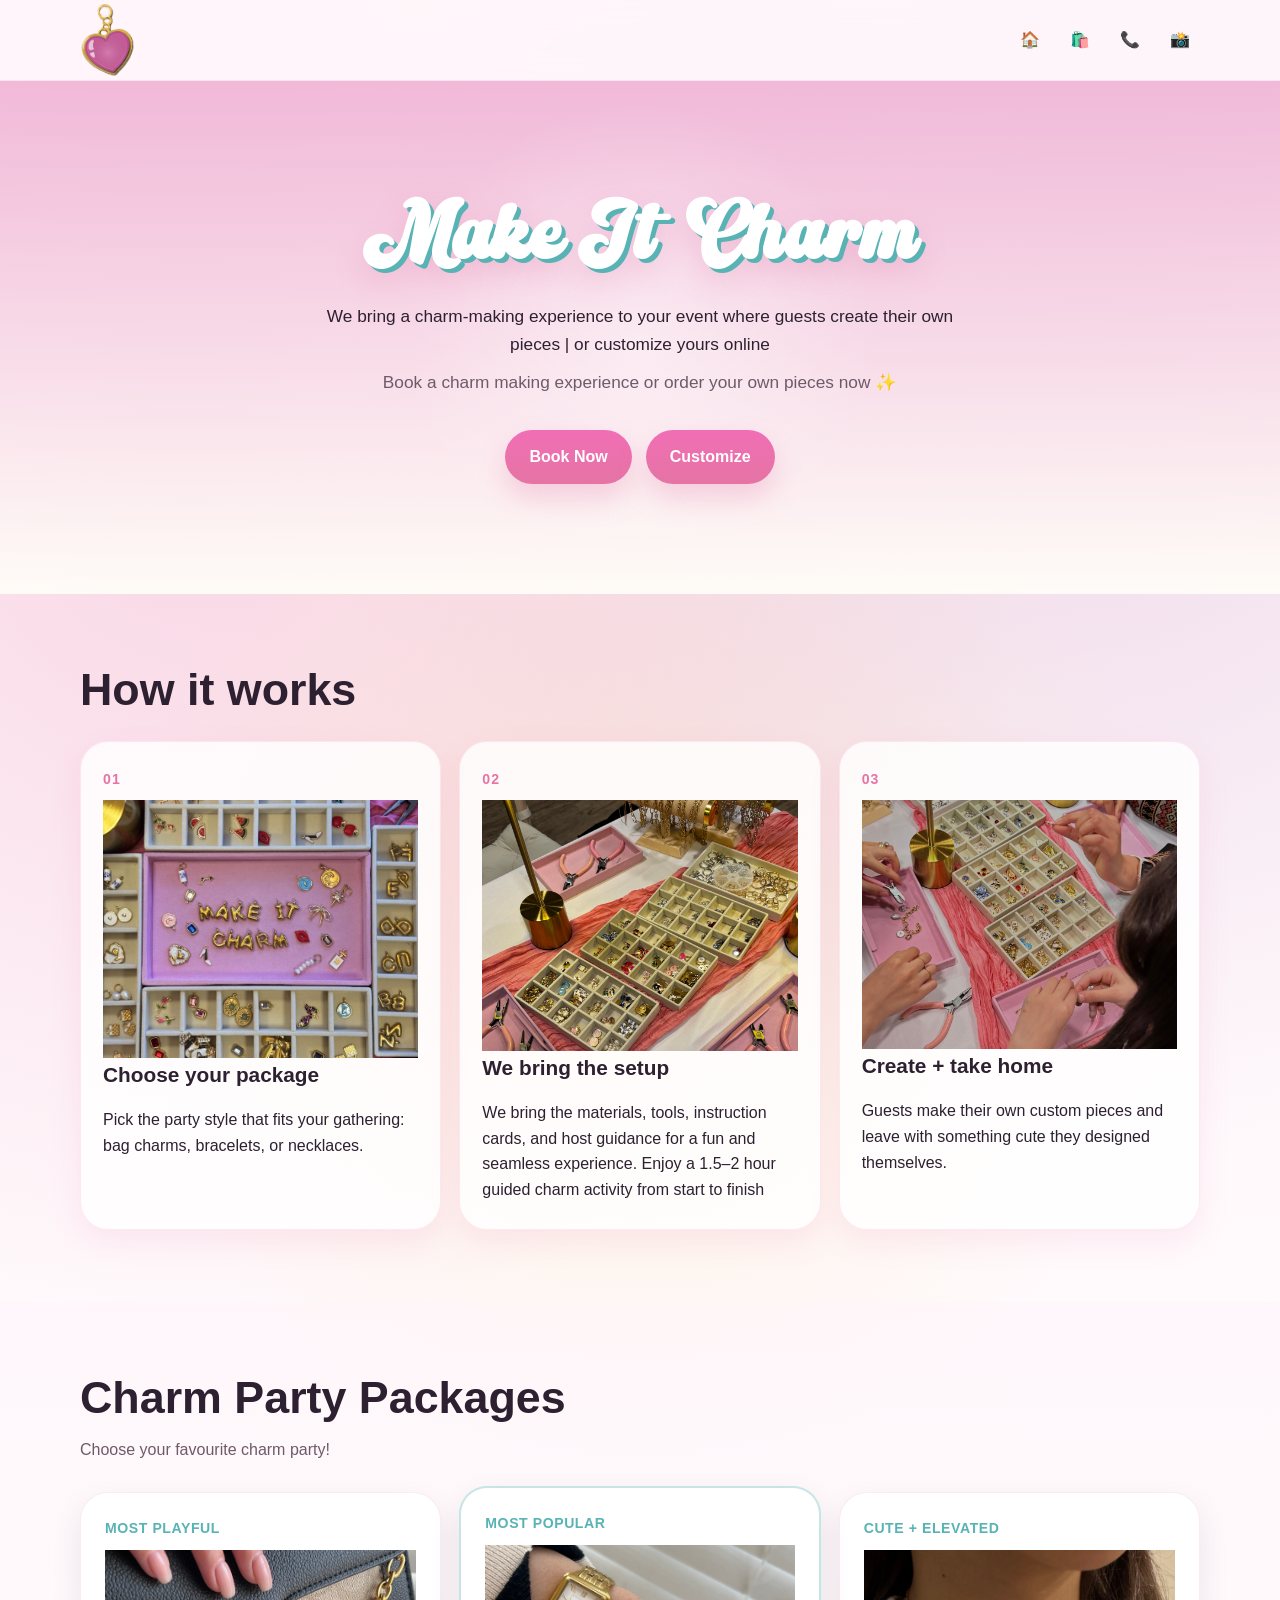
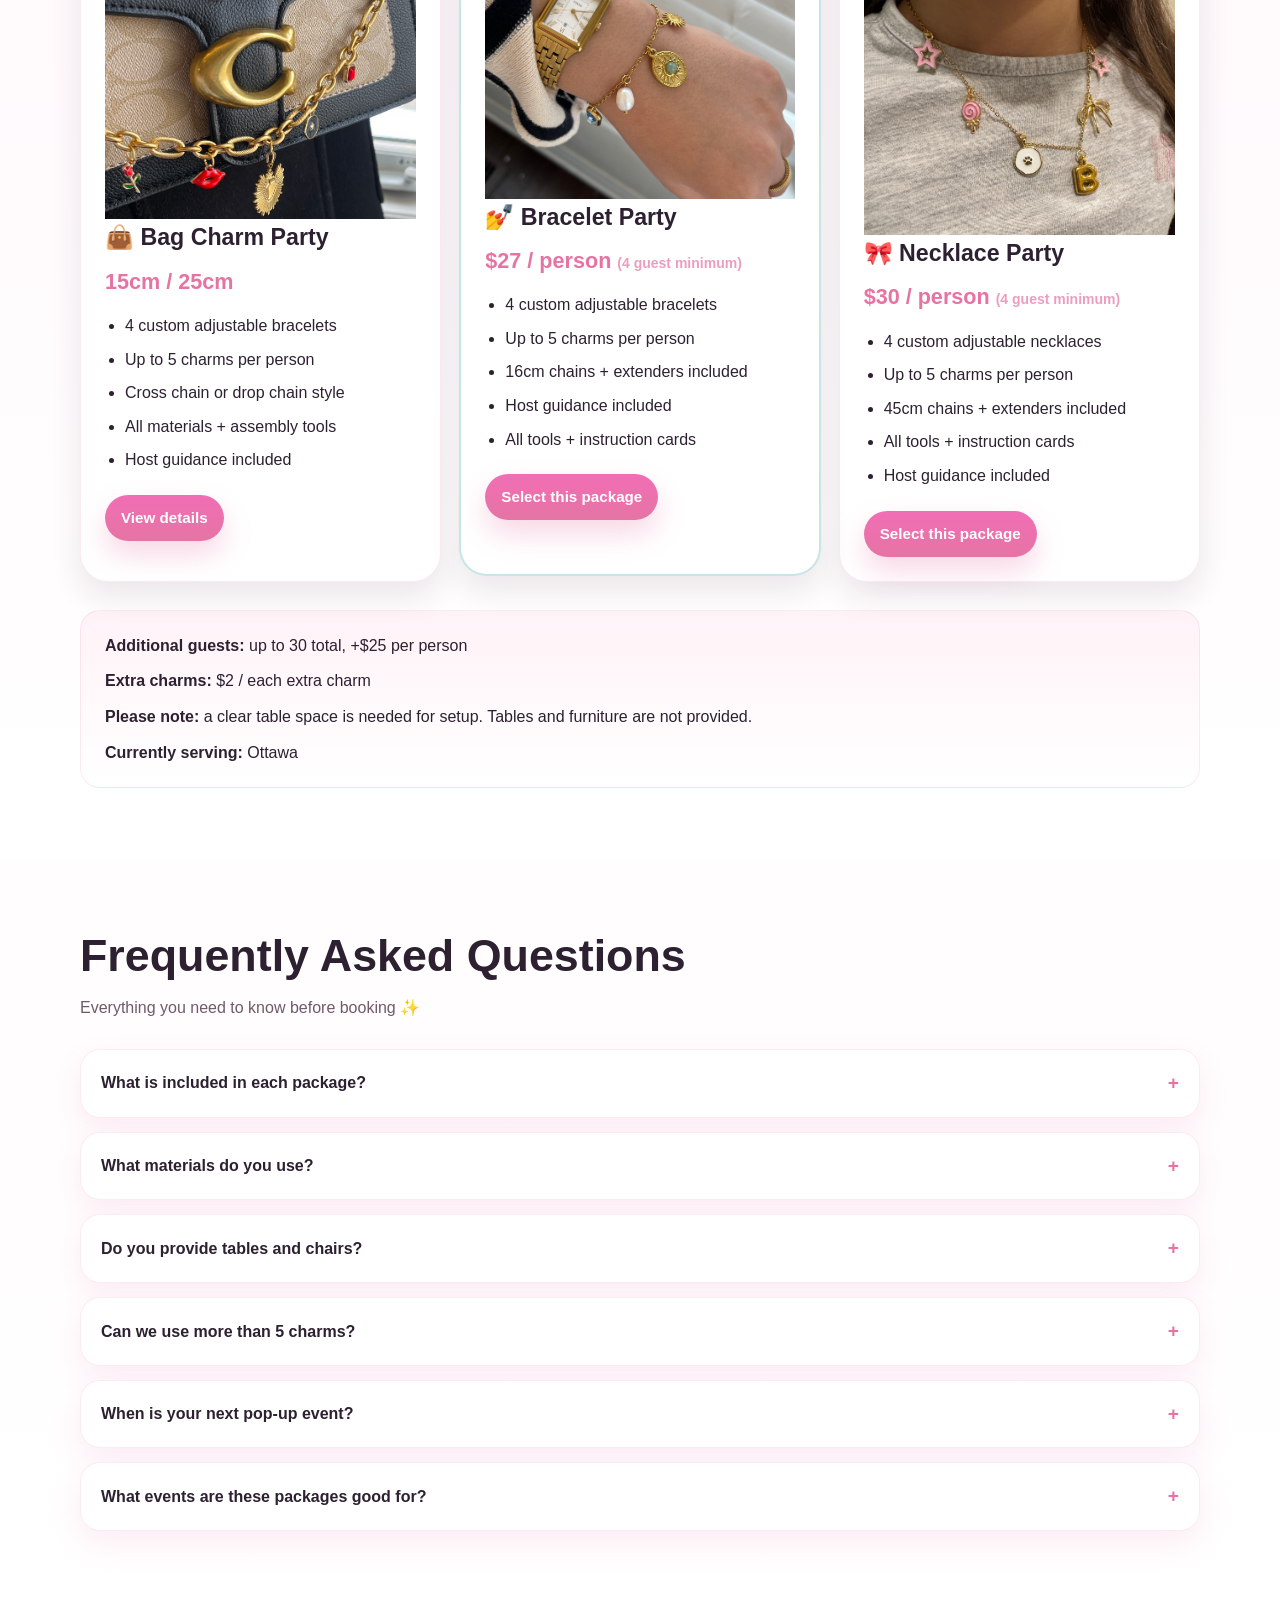
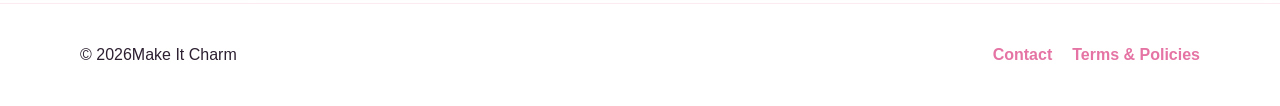
==== commit 25ca2842: "changes" ====
--- a/index.html
+++ b/index.html
@@ -106,7 +106,7 @@
               <p class="package-mini-tag">Most playful</p>
               <img src="images/CrossChain.JPG" alt="Cross chain bag charm style" class="chain-image" />
               <h3>👜 Bag Charm Party</h3>
-              <p class="package-price">$28 / person <span style="font-size:14px; opacity:0.7;">(4 guest minimum)</span></p>
+              <p class="package-price">15cm / 25cm</p>
               <ul class="list">
                 <li>4 custom adjustable bracelets</li>
                 <li>Up to 5 charms per person</li>
@@ -122,7 +122,7 @@
               <p class="package-mini-tag">Most popular</p>
               <img src="images/Bracelet.JPG" alt="Bracelet Charm Image" class="bracelet-image" />
               <h3>💅 Bracelet Party</h3>
-              <p class="package-price">$27.5 / person <span style="font-size:14px; opacity:0.7;">(4 guest minimum)</span></p>
+              <p class="package-price">$27 / person <span style="font-size:14px; opacity:0.7;">(4 guest minimum)</span></p>
               <ul class="list">
                 <li>4 custom adjustable bracelets</li>
                 <li>Up to 5 charms per person</li>
@@ -150,7 +150,8 @@
           </div>
 
           <div class="booking-note">
-            <p><strong>Additional guests:</strong> up to 10 total, +$22 per person</p>
+            <p><strong>Additional guests:</strong> up to 30 total, +$25 per person</p>
+            <p><strong>Extra charms:</strong> $2 / each extra charm</p>
             <p><strong>Please note:</strong> a clear table space is needed for setup. Tables and furniture are not provided.</p>
             <p><strong>Currently serving:</strong> Ottawa</p>
           </div>
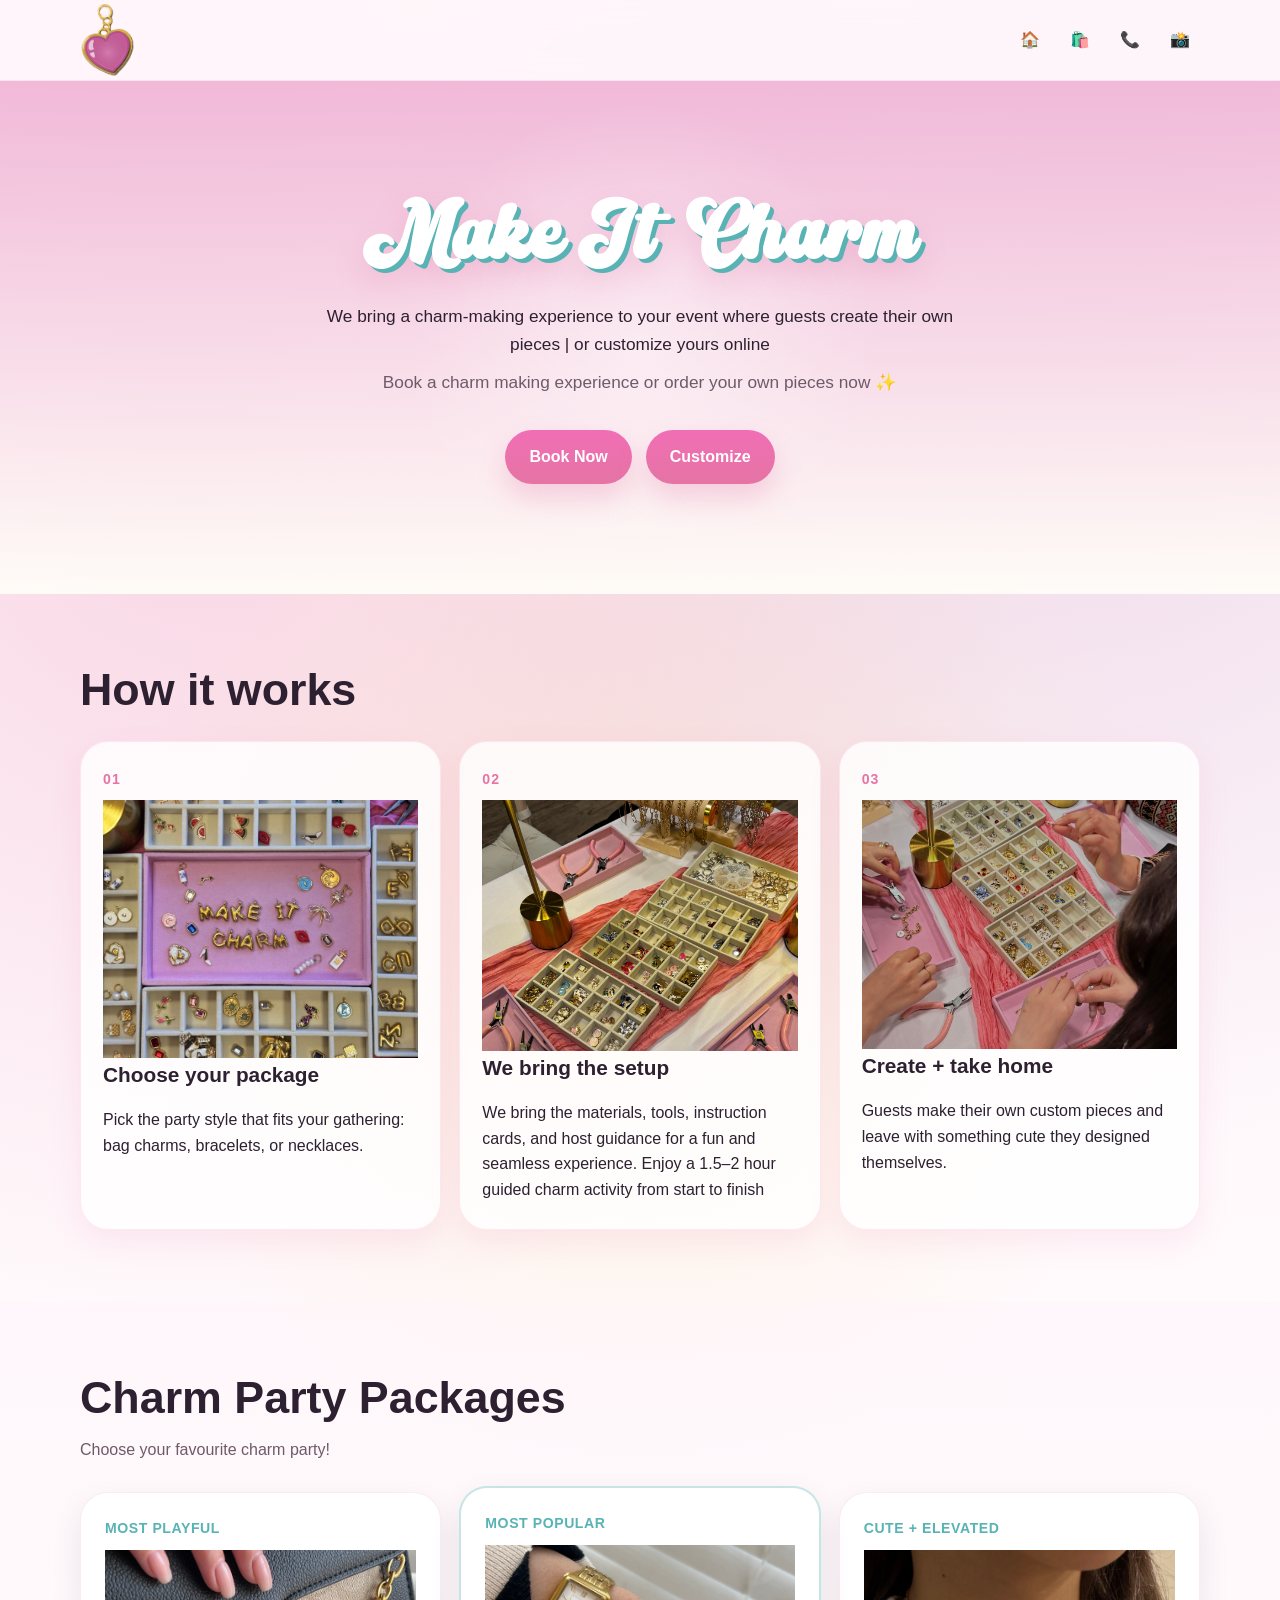
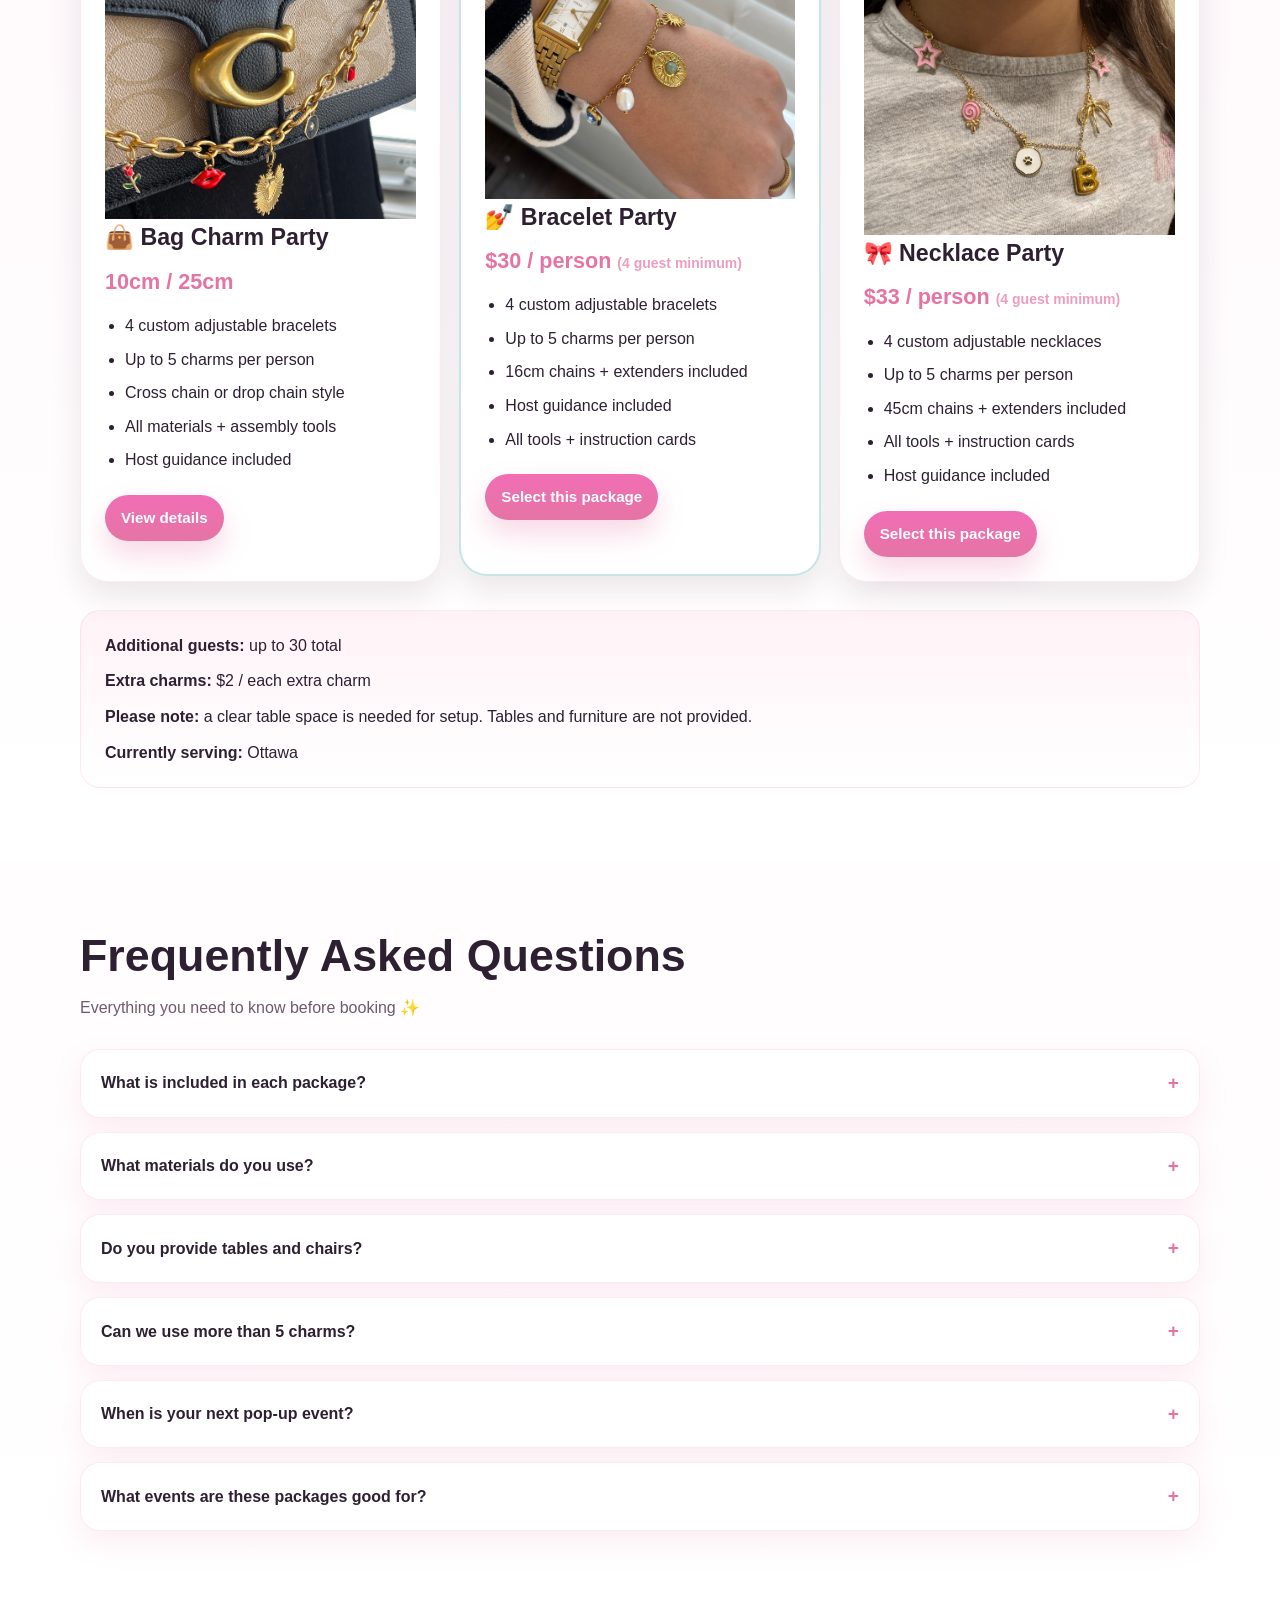
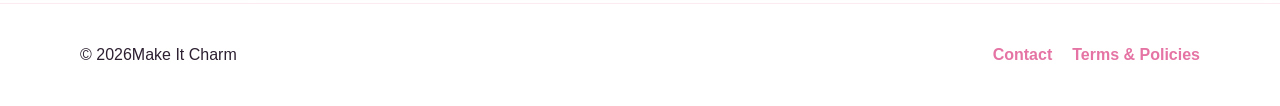
==== commit 43d67383: "price changes" ====
--- a/index.html
+++ b/index.html
@@ -106,7 +106,7 @@
               <p class="package-mini-tag">Most playful</p>
               <img src="images/CrossChain.JPG" alt="Cross chain bag charm style" class="chain-image" />
               <h3>👜 Bag Charm Party</h3>
-              <p class="package-price">15cm / 25cm</p>
+              <p class="package-price">10cm / 25cm</p>
               <ul class="list">
                 <li>4 custom adjustable bracelets</li>
                 <li>Up to 5 charms per person</li>
@@ -122,7 +122,7 @@
               <p class="package-mini-tag">Most popular</p>
               <img src="images/Bracelet.JPG" alt="Bracelet Charm Image" class="bracelet-image" />
               <h3>💅 Bracelet Party</h3>
-              <p class="package-price">$27 / person <span style="font-size:14px; opacity:0.7;">(4 guest minimum)</span></p>
+              <p class="package-price">$30 / person <span style="font-size:14px; opacity:0.7;">(4 guest minimum)</span></p>
               <ul class="list">
                 <li>4 custom adjustable bracelets</li>
                 <li>Up to 5 charms per person</li>
@@ -137,7 +137,7 @@
               <p class="package-mini-tag">Cute + elevated</p>
               <img src="images/Necklace.JPG" alt="Necklace Charm Image" class="necklace-image" />
               <h3>🎀 Necklace Party</h3>
-              <p class="package-price">$30 / person <span style="font-size:14px; opacity:0.7;">(4 guest minimum)</span></p>
+              <p class="package-price">$33 / person <span style="font-size:14px; opacity:0.7;">(4 guest minimum)</span></p>
               <ul class="list">
                 <li>4 custom adjustable necklaces</li>
                 <li>Up to 5 charms per person</li>
@@ -150,7 +150,7 @@
           </div>
 
           <div class="booking-note">
-            <p><strong>Additional guests:</strong> up to 30 total, +$25 per person</p>
+            <p><strong>Additional guests:</strong> up to 30 total</p>
             <p><strong>Extra charms:</strong> $2 / each extra charm</p>
             <p><strong>Please note:</strong> a clear table space is needed for setup. Tables and furniture are not provided.</p>
             <p><strong>Currently serving:</strong> Ottawa</p>
